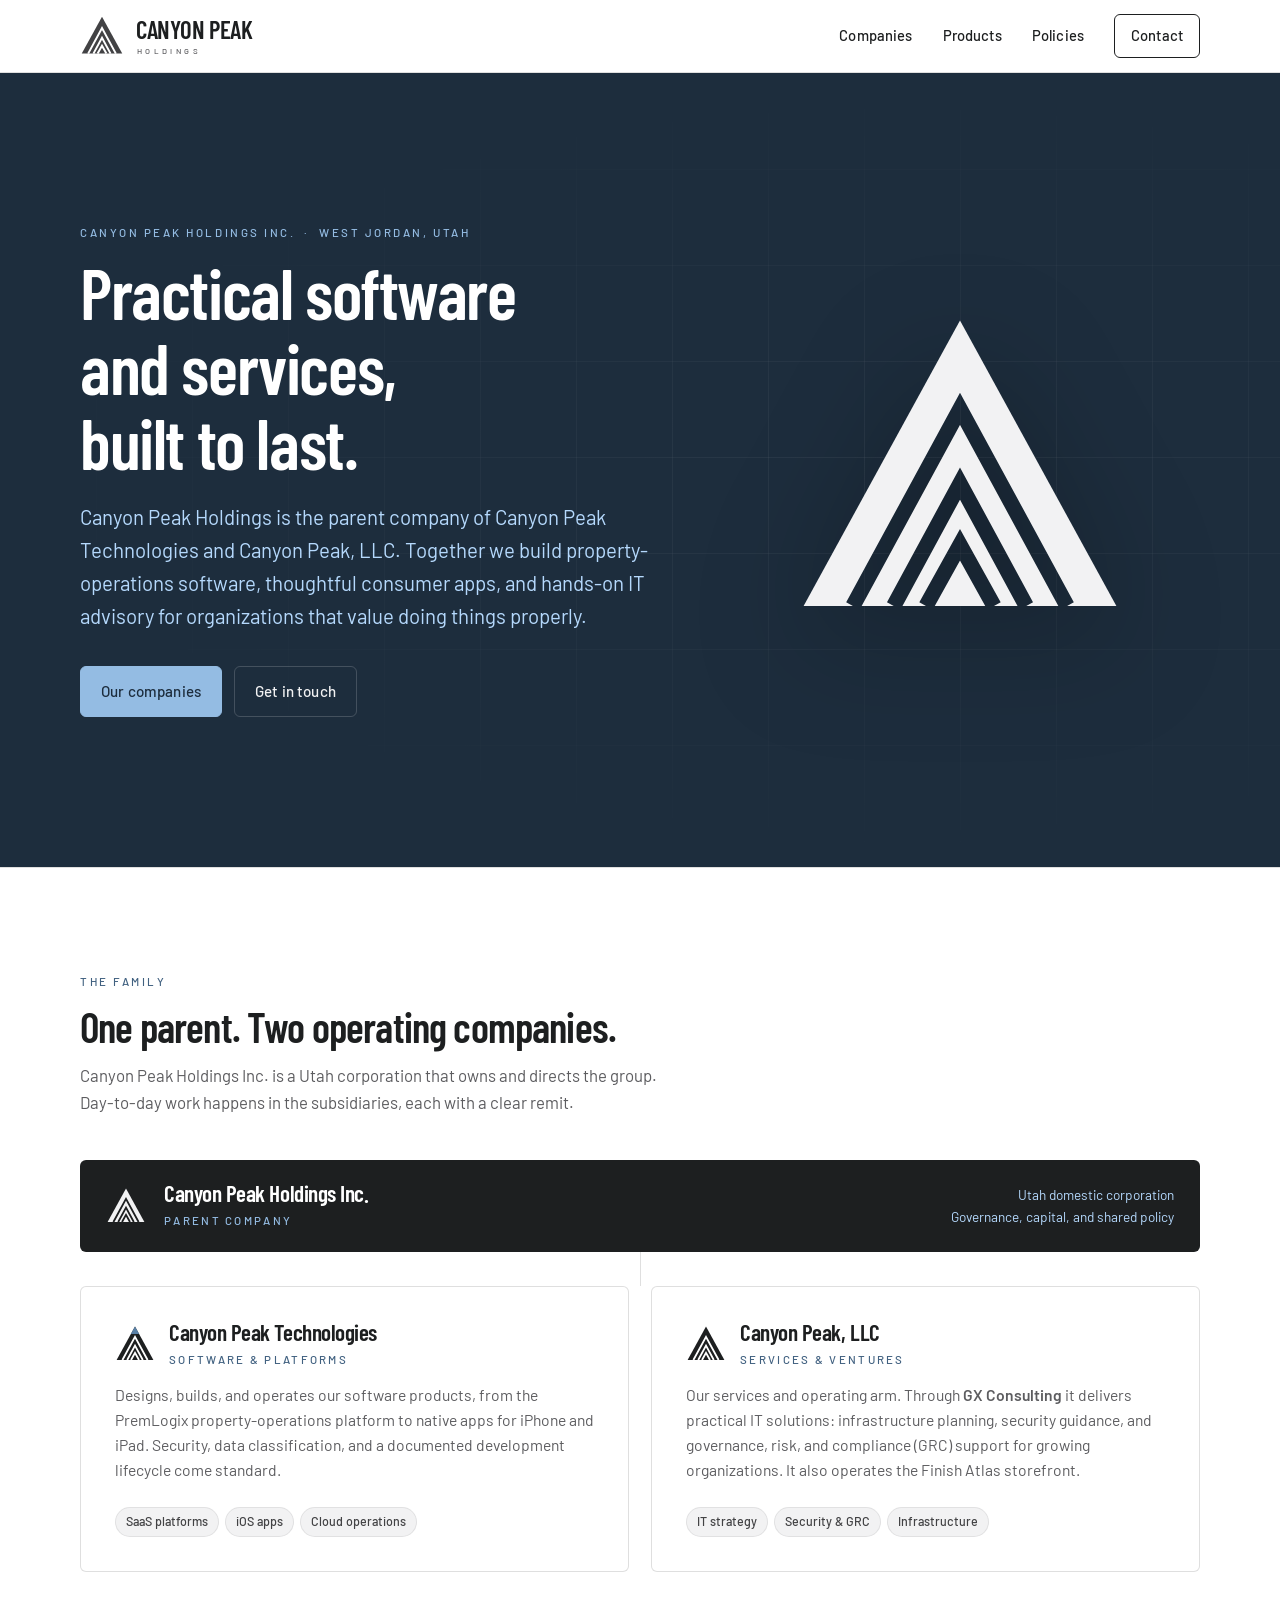
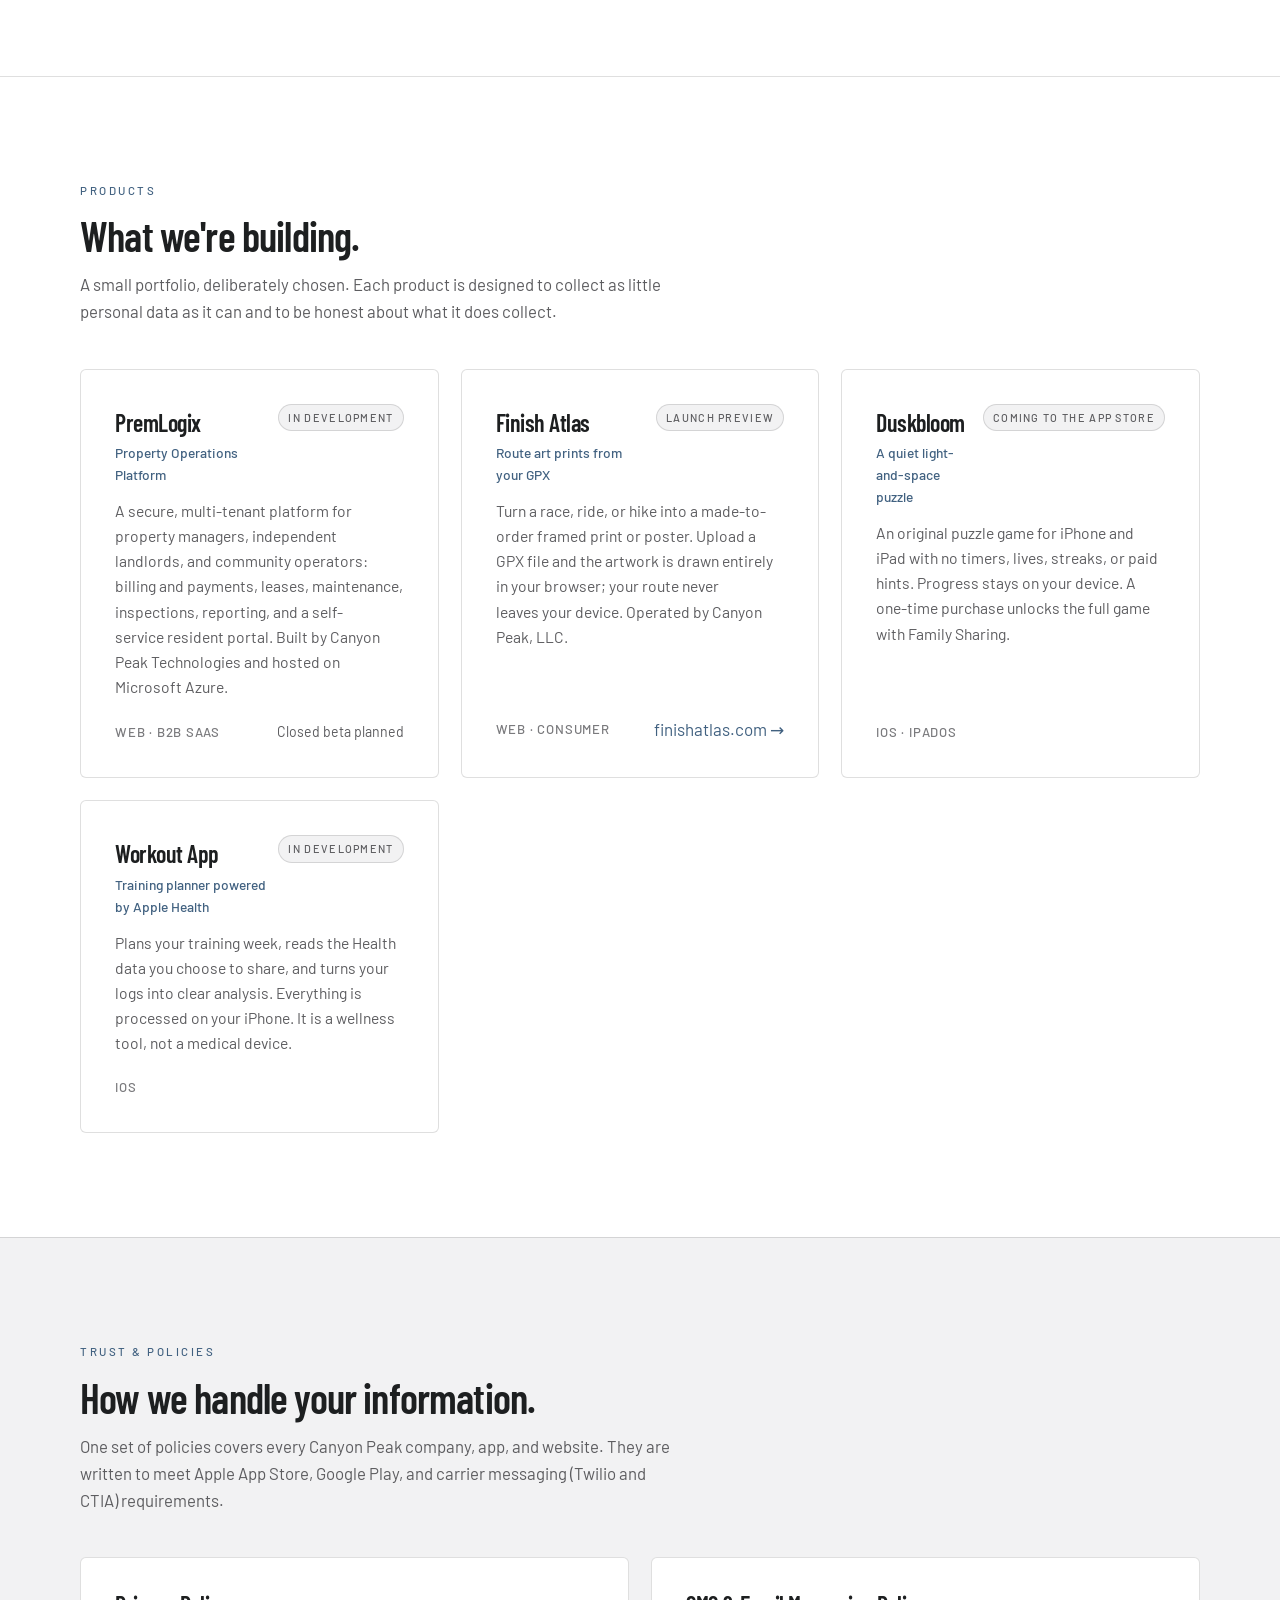
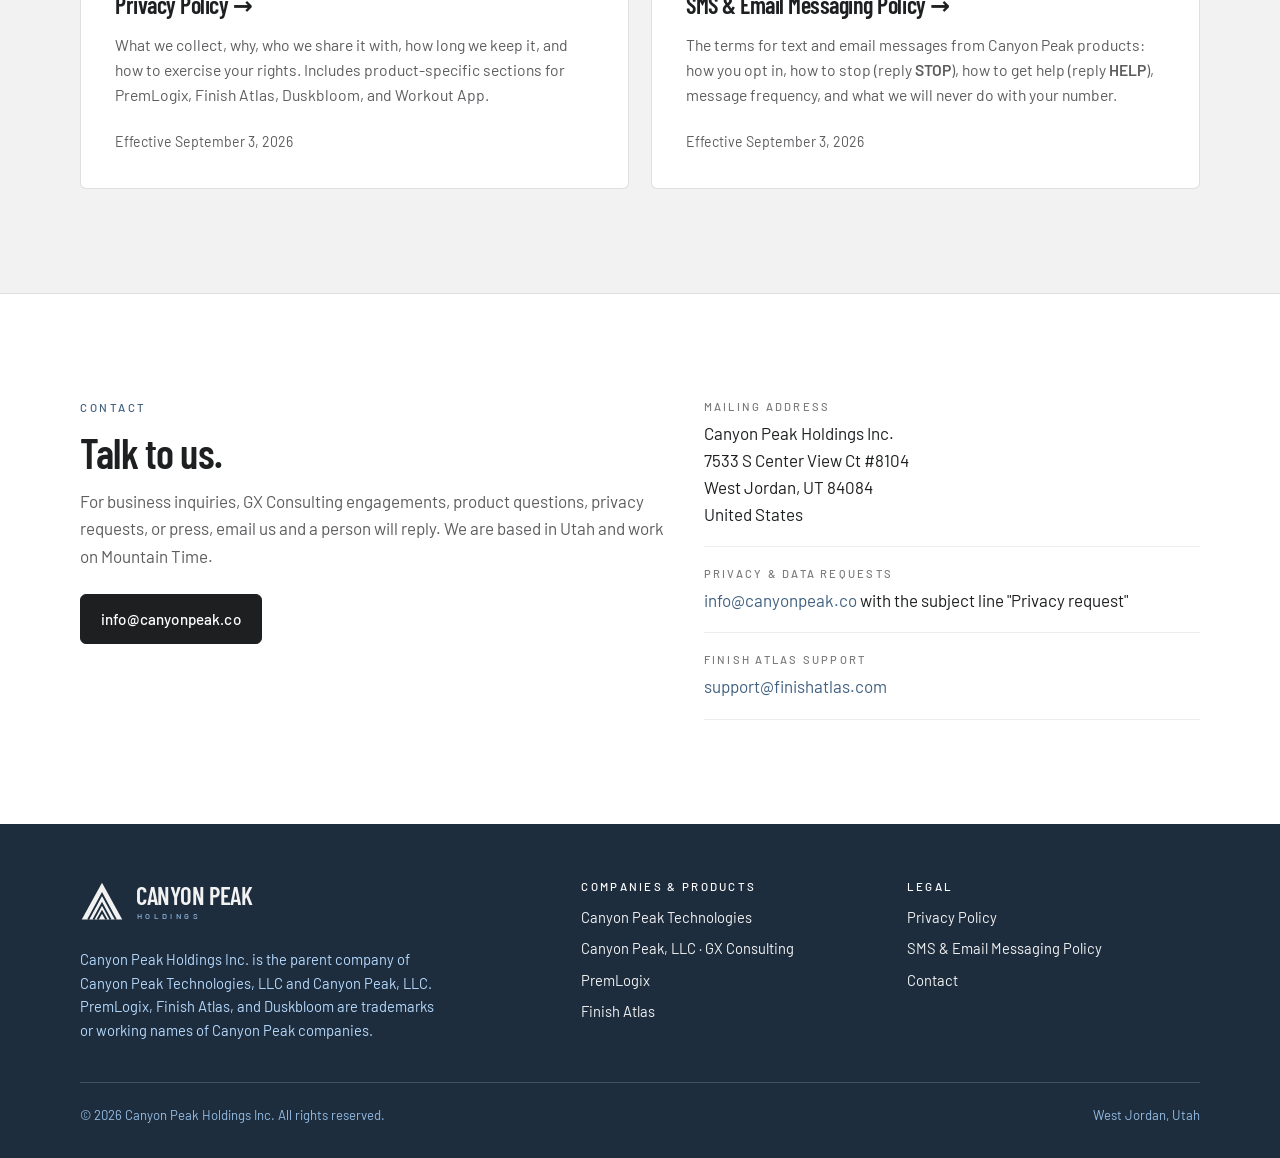
==== index.html @ 5ce862e5 "Rebrand site as Canyon Peak Holdings; add Privacy and SMS/Email policies - Rebuild the home page aro" ====
<!DOCTYPE html>
<html lang="en">
<head>
  <meta charset="UTF-8" />
  <meta name="viewport" content="width=device-width, initial-scale=1" />
  <title>Canyon Peak Holdings</title>
  <meta name="description" content="Canyon Peak Holdings Inc. is the Utah parent company of Canyon Peak Technologies and Canyon Peak, LLC — building property-operations software, consumer apps, and practical IT advisory." />
  <link rel="canonical" href="https://www.canyonpeak.co/" />
  <meta property="og:type" content="website" />
  <meta property="og:title" content="Canyon Peak Holdings" />
  <meta property="og:description" content="Parent company of Canyon Peak Technologies and Canyon Peak, LLC. Property-operations software, consumer apps, and IT advisory from Utah." />
  <meta property="og:url" content="https://www.canyonpeak.co/" />
  <meta property="og:image" content="https://www.canyonpeak.co/assets/brand/mark-holdings-512.png" />
  <meta name="theme-color" content="#1d2d3d" />
  <link rel="icon" href="/assets/brand/favicon.svg" type="image/svg+xml" />
  <link rel="icon" href="/assets/brand/mark-32.png" sizes="32x32" type="image/png" />
  <link rel="apple-touch-icon" href="/assets/brand/mark-180.png" />
  <link rel="preconnect" href="https://fonts.googleapis.com" />
  <link rel="preconnect" href="https://fonts.gstatic.com" crossorigin />
  <link rel="stylesheet" href="https://fonts.googleapis.com/css2?family=Barlow:wght@400;500;600;700&family=Barlow+Condensed:wght@400;600;700&display=swap" />
  <link rel="stylesheet" href="/assets/css/site.css" />
  <script type="application/ld+json">
  {
    "@context": "https://schema.org",
    "@type": "Organization",
    "name": "Canyon Peak Holdings Inc.",
    "alternateName": "Canyon Peak Holdings",
    "url": "https://www.canyonpeak.co/",
    "logo": "https://www.canyonpeak.co/assets/brand/mark-holdings-512.png",
    "email": "info@canyonpeak.co",
    "address": {
      "@type": "PostalAddress",
      "streetAddress": "7533 S Center View Ct #8104",
      "addressLocality": "West Jordan",
      "addressRegion": "UT",
      "postalCode": "84084",
      "addressCountry": "US"
    },
    "subOrganization": [
      { "@type": "Organization", "name": "Canyon Peak Technologies, LLC" },
      { "@type": "Organization", "name": "Canyon Peak, LLC" }
    ]
  }
  </script>
</head>
<body>
  <a class="skip-link" href="#main">Skip to content</a>

  <header class="site-header">
    <div class="wrap">
      <a class="lockup holdings" href="/" aria-label="Canyon Peak Holdings — home">
        <svg viewBox="0 0 100 100" aria-hidden="true" focusable="false">
          <mask id="mh" maskUnits="userSpaceOnUse" x="0" y="0" width="100" height="100">
            <rect width="100" height="100" fill="#fff"/>
            <polyline points="18.5,90 50,32 81.5,90" fill="none" stroke="#000" stroke-width="4.5"/>
            <polyline points="30.5,90 50,54 69.5,90" fill="none" stroke="#000" stroke-width="4.5"/>
            <polyline points="40,90 50,72 60,90" fill="none" stroke="#000" stroke-width="4.5"/>
          </mask>
          <path d="M50 6 L96 90 L4 90 Z" fill="#424244" mask="url(#mh)"/>
        </svg>
        <span class="words"><span class="wordmark">Canyon Peak</span><span class="descriptor">Holdings</span></span>
      </a>
      <button class="nav-toggle" aria-expanded="false" aria-controls="site-nav" aria-label="Toggle navigation">
        <svg width="22" height="22" viewBox="0 0 24 24" fill="none" stroke="currentColor" stroke-width="2" stroke-linecap="round"><path d="M4 7h16M4 12h16M4 17h16"/></svg>
      </button>
      <nav class="site-nav" id="site-nav" aria-label="Primary">
        <a href="#companies">Companies</a>
        <a href="#products">Products</a>
        <a href="#policies">Policies</a>
        <a class="cta" href="#contact">Contact</a>
      </nav>
    </div>
  </header>

  <main id="main">

    <!-- Hero -->
    <section class="hero reversed">
      <div class="wrap">
        <div>
          <span class="kicker">Canyon Peak Holdings Inc. &nbsp;·&nbsp; West Jordan, Utah</span>
          <h1>Practical software and services, built to last.</h1>
          <p class="lede">
            Canyon Peak Holdings is the parent company of Canyon Peak Technologies and
            Canyon Peak, LLC. Together we build property-operations software, thoughtful
            consumer apps, and hands-on IT advisory for organizations that value doing
            things properly.
          </p>
          <div class="actions">
            <a class="btn btn-primary" href="#companies">Our companies</a>
            <a class="btn btn-ghost" href="#contact">Get in touch</a>
          </div>
        </div>
        <div class="contour" aria-hidden="true">
          <!-- Reversed contour mark, Holdings colourway (no summit cap) -->
          <svg viewBox="0 0 100 100" focusable="false">
            <mask id="hero-mask" maskUnits="userSpaceOnUse" x="0" y="0" width="100" height="100">
              <rect width="100" height="100" fill="#fff"/>
              <polyline points="18.5,90 50,32 81.5,90" fill="none" stroke="#000" stroke-width="4.5"/>
              <polyline points="30.5,90 50,54 69.5,90" fill="none" stroke="#000" stroke-width="4.5"/>
              <polyline points="40,90 50,72 60,90" fill="none" stroke="#000" stroke-width="4.5"/>
            </mask>
            <path d="M50 6 L96 90 L4 90 Z" fill="#f2f2f3" mask="url(#hero-mask)"/>
          </svg>
        </div>
      </div>
    </section>

    <!-- Companies -->
    <section id="companies">
      <div class="wrap">
        <div class="section-head">
          <span class="kicker">The family</span>
          <h2>One parent. Two operating companies.</h2>
          <p>
            Canyon Peak Holdings Inc. is a Utah corporation that owns and directs the group.
            Day-to-day work happens in the subsidiaries, each with a clear remit.
          </p>
        </div>

        <div class="structure">
          <div class="parent">
            <svg class="entity-mark" viewBox="0 0 100 100" aria-hidden="true" focusable="false">
              <mask id="mp" maskUnits="userSpaceOnUse" x="0" y="0" width="100" height="100">
                <rect width="100" height="100" fill="#fff"/>
                <polyline points="18.5,90 50,32 81.5,90" fill="none" stroke="#000" stroke-width="4.5"/>
                <polyline points="30.5,90 50,54 69.5,90" fill="none" stroke="#000" stroke-width="4.5"/>
                <polyline points="40,90 50,72 60,90" fill="none" stroke="#000" stroke-width="4.5"/>
              </mask>
              <path d="M50 6 L96 90 L4 90 Z" fill="#f2f2f3" mask="url(#mp)"/>
            </svg>
            <div>
              <div class="entity-name">Canyon Peak Holdings Inc.</div>
              <div class="entity-role">Parent company</div>
            </div>
            <div class="entity-meta">Utah domestic corporation<br />Governance, capital, and shared policy</div>
          </div>

          <div class="branches">
            <article class="card">
              <div class="card-top">
                <div style="display:flex;gap:14px;align-items:center">
                  <svg class="entity-mark" viewBox="0 0 100 100" aria-hidden="true" focusable="false">
                    <mask id="mt" maskUnits="userSpaceOnUse" x="0" y="0" width="100" height="100">
                      <rect width="100" height="100" fill="#fff"/>
                      <polyline points="18.5,90 50,32 81.5,90" fill="none" stroke="#000" stroke-width="4.5"/>
                      <polyline points="30.5,90 50,54 69.5,90" fill="none" stroke="#000" stroke-width="4.5"/>
                      <polyline points="40,90 50,72 60,90" fill="none" stroke="#000" stroke-width="4.5"/>
                    </mask>
                    <path d="M50 6 L96 90 L4 90 Z" fill="#1d1f20" mask="url(#mt)"/>
                    <path d="M50 6 L60.5 25 L39.5 25 Z" fill="#5980a6"/>
                  </svg>
                  <div>
                    <div class="entity-name">Canyon Peak Technologies</div>
                    <div class="entity-role">Software &amp; platforms</div>
                  </div>
                </div>
              </div>
              <div class="card-body">
                <p>
                  Designs, builds, and operates our software products, from the PremLogix
                  property-operations platform to native apps for iPhone and iPad. Security,
                  data classification, and a documented development lifecycle come standard.
                </p>
              </div>
              <div class="card-foot">
                <div class="chips">
                  <span class="chip">SaaS platforms</span>
                  <span class="chip">iOS apps</span>
                  <span class="chip">Cloud operations</span>
                </div>
              </div>
            </article>

            <article class="card">
              <div class="card-top">
                <div style="display:flex;gap:14px;align-items:center">
                  <svg class="entity-mark" viewBox="0 0 100 100" aria-hidden="true" focusable="false">
                    <mask id="ml" maskUnits="userSpaceOnUse" x="0" y="0" width="100" height="100">
                      <rect width="100" height="100" fill="#fff"/>
                      <polyline points="18.5,90 50,32 81.5,90" fill="none" stroke="#000" stroke-width="4.5"/>
                      <polyline points="30.5,90 50,54 69.5,90" fill="none" stroke="#000" stroke-width="4.5"/>
                      <polyline points="40,90 50,72 60,90" fill="none" stroke="#000" stroke-width="4.5"/>
                    </mask>
                    <path d="M50 6 L96 90 L4 90 Z" fill="#1d1f20" mask="url(#ml)"/>
                  </svg>
                  <div>
                    <div class="entity-name">Canyon Peak, LLC</div>
                    <div class="entity-role">Services &amp; ventures</div>
                  </div>
                </div>
              </div>
              <div class="card-body">
                <p>
                  Our services and operating arm. Through <strong>GX Consulting</strong> it
                  delivers practical IT solutions: infrastructure planning, security guidance,
                  and governance, risk, and compliance (GRC) support for growing organizations.
                  It also operates the Finish Atlas storefront.
                </p>
              </div>
              <div class="card-foot">
                <div class="chips">
                  <span class="chip">IT strategy</span>
                  <span class="chip">Security &amp; GRC</span>
                  <span class="chip">Infrastructure</span>
                </div>
              </div>
            </article>
          </div>
        </div>
      </div>
    </section>

    <!-- Products -->
    <section id="products">
      <div class="wrap">
        <div class="section-head">
          <span class="kicker">Products</span>
          <h2>What we're building.</h2>
          <p>
            A small portfolio, deliberately chosen. Each product is designed to collect as
            little personal data as it can and to be honest about what it does collect.
          </p>
        </div>

        <div class="grid grid-2">
          <article class="card product">
            <div class="card-top">
              <div>
                <div class="product-name">PremLogix</div>
                <div class="product-tag">Property Operations Platform</div>
              </div>
              <span class="badge dev">In development</span>
            </div>
            <div class="card-body">
              <p>
                A secure, multi-tenant platform for property managers, independent landlords,
                and community operators: billing and payments, leases, maintenance,
                inspections, reporting, and a self-service resident portal. Built by
                Canyon Peak Technologies and hosted on Microsoft Azure.
              </p>
            </div>
            <div class="card-foot">
              <span class="platforms">Web · B2B SaaS</span>
              <span class="small muted">Closed beta planned</span>
            </div>
          </article>

          <article class="card product">
            <div class="card-top">
              <div>
                <div class="product-name">Finish Atlas</div>
                <div class="product-tag">Route art prints from your GPX</div>
              </div>
              <span class="badge dev">Launch preview</span>
            </div>
            <div class="card-body">
              <p>
                Turn a race, ride, or hike into a made-to-order framed print or poster.
                Upload a GPX file and the artwork is drawn entirely in your browser; your
                route never leaves your device. Operated by Canyon Peak, LLC.
              </p>
            </div>
            <div class="card-foot">
              <span class="platforms">Web · Consumer</span>
              <a href="https://finishatlas.com" rel="noopener">finishatlas.com &rarr;</a>
            </div>
          </article>

          <article class="card product">
            <div class="card-top">
              <div>
                <div class="product-name">Duskbloom</div>
                <div class="product-tag">A quiet light-and-space puzzle</div>
              </div>
              <span class="badge dev">Coming to the App Store</span>
            </div>
            <div class="card-body">
              <p>
                An original puzzle game for iPhone and iPad with no timers, lives, streaks,
                or paid hints. Progress stays on your device. A one-time purchase unlocks the
                full game with Family Sharing.
              </p>
            </div>
            <div class="card-foot">
              <span class="platforms">iOS · iPadOS</span>
            </div>
          </article>

          <article class="card product">
            <div class="card-top">
              <div>
                <div class="product-name">Workout App</div>
                <div class="product-tag">Training planner powered by Apple Health</div>
              </div>
              <span class="badge dev">In development</span>
            </div>
            <div class="card-body">
              <p>
                Plans your training week, reads the Health data you choose to share, and
                turns your logs into clear analysis. Everything is processed on your iPhone.
                It is a wellness tool, not a medical device.
              </p>
            </div>
            <div class="card-foot">
              <span class="platforms">iOS</span>
            </div>
          </article>
        </div>
      </div>
    </section>

    <!-- Policies -->
    <section id="policies" class="policy-band">
      <div class="wrap">
        <div class="section-head">
          <span class="kicker">Trust &amp; policies</span>
          <h2>How we handle your information.</h2>
          <p>
            One set of policies covers every Canyon Peak company, app, and website. They are
            written to meet Apple App Store, Google Play, and carrier messaging (Twilio and
            CTIA) requirements.
          </p>
        </div>
        <div class="grid grid-2">
          <article class="card">
            <h3><a href="/privacy.html">Privacy Policy <span class="arrow">&rarr;</span></a></h3>
            <div class="card-body">
              <p>
                What we collect, why, who we share it with, how long we keep it, and how to
                exercise your rights. Includes product-specific sections for PremLogix,
                Finish Atlas, Duskbloom, and Workout App.
              </p>
            </div>
            <div class="card-foot"><span class="small muted">Effective September 3, 2026</span></div>
          </article>
          <article class="card">
            <h3><a href="/sms-policy.html">SMS &amp; Email Messaging Policy <span class="arrow">&rarr;</span></a></h3>
            <div class="card-body">
              <p>
                The terms for text and email messages from Canyon Peak products: how you
                opt in, how to stop (reply <strong>STOP</strong>), how to get help (reply
                <strong>HELP</strong>), message frequency, and what we will never do with
                your number.
              </p>
            </div>
            <div class="card-foot"><span class="small muted">Effective September 3, 2026</span></div>
          </article>
        </div>
      </div>
    </section>

    <!-- Contact -->
    <section id="contact">
      <div class="wrap contact-grid">
        <div>
          <span class="kicker">Contact</span>
          <h2>Talk to us.</h2>
          <p class="muted" style="margin-top:14px">
            For business inquiries, GX Consulting engagements, product questions, privacy
            requests, or press, email us and a person will reply. We are based in Utah and
            work on Mountain Time.
          </p>
          <p style="margin-top:24px"><a class="btn btn-dark" href="mailto:info@canyonpeak.co">info@canyonpeak.co</a></p>
        </div>
        <ul class="contact-list">
          <li>
            <span class="label">Mailing address</span>
            <address>Canyon Peak Holdings Inc.<br />7533 S Center View Ct #8104<br />West Jordan, UT 84084<br />United States</address>
          </li>
          <li>
            <span class="label">Privacy &amp; data requests</span>
            <a href="mailto:info@canyonpeak.co?subject=Privacy%20request">info@canyonpeak.co</a> with the subject line "Privacy request"
          </li>
          <li>
            <span class="label">Finish Atlas support</span>
            <a href="mailto:support@finishatlas.com">support@finishatlas.com</a>
          </li>
        </ul>
      </div>
    </section>
  </main>

  <footer class="site-footer">
    <div class="wrap">
      <div class="footer-grid">
        <div>
          <a class="lockup reversed" href="/" aria-label="Canyon Peak Holdings — home">
            <svg viewBox="0 0 100 100" aria-hidden="true" focusable="false">
              <mask id="mf" maskUnits="userSpaceOnUse" x="0" y="0" width="100" height="100">
                <rect width="100" height="100" fill="#fff"/>
                <polyline points="18.5,90 50,32 81.5,90" fill="none" stroke="#000" stroke-width="4.5"/>
                <polyline points="30.5,90 50,54 69.5,90" fill="none" stroke="#000" stroke-width="4.5"/>
                <polyline points="40,90 50,72 60,90" fill="none" stroke="#000" stroke-width="4.5"/>
              </mask>
              <path d="M50 6 L96 90 L4 90 Z" fill="#f2f2f3" mask="url(#mf)"/>
            </svg>
            <span class="words"><span class="wordmark">Canyon Peak</span><span class="descriptor">Holdings</span></span>
          </a>
          <p style="margin-top:18px">
            Canyon Peak Holdings Inc. is the parent company of Canyon Peak Technologies, LLC
            and Canyon Peak, LLC. PremLogix, Finish Atlas, and Duskbloom are trademarks or
            working names of Canyon Peak companies.
          </p>
        </div>
        <div>
          <h4>Companies &amp; products</h4>
          <ul>
            <li><a href="#companies">Canyon Peak Technologies</a></li>
            <li><a href="#companies">Canyon Peak, LLC · GX Consulting</a></li>
            <li><a href="#products">PremLogix</a></li>
            <li><a href="https://finishatlas.com" rel="noopener">Finish Atlas</a></li>
          </ul>
        </div>
        <div>
          <h4>Legal</h4>
          <ul>
            <li><a href="/privacy.html">Privacy Policy</a></li>
            <li><a href="/sms-policy.html">SMS &amp; Email Messaging Policy</a></li>
            <li><a href="mailto:info@canyonpeak.co">Contact</a></li>
          </ul>
        </div>
      </div>
      <div class="footer-bottom">
        <span>&copy; <span data-year>2026</span> Canyon Peak Holdings Inc. All rights reserved.</span>
        <span>West Jordan, Utah</span>
      </div>
    </div>
  </footer>

  <script src="/assets/js/site.js"></script>
</body>
</html>
---- assets/css/site.css ----
/* Canyon Peak Holdings — site styles
   Brand system: "Contour" identity. Ink + Steel carry the identity; Field for
   reversed grounds; Graphite for the Holdings mark. Type: Barlow / Barlow Condensed. */

:root {
  --ink: #1d1f20;
  --steel: #5980a6;
  --steel-100: #eef6ff;
  --steel-200: #d6ebff;
  --steel-300: #b5d9fd;
  --steel-400: #94bce3;
  --steel-500: #749dc4;
  --steel-600: #597ea3;
  --steel-700: #416180;
  --steel-800: #2c455d;
  --steel-900: #1d2d3d;
  --field: #1d2d3d;
  --paper: #ffffff;
  --ground: #f2f2f3;
  --graphite: #424244;
  --grey: #7a7a7d;
  --grey-light: #5d5d60;
  --rule: rgba(29, 31, 32, 0.14);
  --rule-soft: rgba(29, 31, 32, 0.08);
  --rule-reversed: rgba(242, 242, 243, 0.18);

  --font-body: "Barlow", system-ui, -apple-system, "Segoe UI", sans-serif;
  --font-display: "Barlow Condensed", "Barlow", system-ui, sans-serif;

  --max: 1120px;
  --gutter: clamp(20px, 5vw, 48px);
  --radius: 6px;
}

* { box-sizing: border-box; }

html { scroll-behavior: smooth; -webkit-text-size-adjust: 100%; }

body {
  margin: 0;
  background: var(--paper);
  color: var(--ink);
  font-family: var(--font-body);
  font-size: 17px;
  line-height: 1.6;
  text-rendering: optimizeLegibility;
  -webkit-font-smoothing: antialiased;
}

h1, h2, h3, h4 {
  font-family: var(--font-display);
  font-weight: 600;
  letter-spacing: -0.02em;
  line-height: 1.06;
  margin: 0;
  text-wrap: balance;
}

h1 { font-size: clamp(2.6rem, 6vw, 4.4rem); }
h2 { font-size: clamp(1.9rem, 3.6vw, 2.6rem); }
h3 { font-size: clamp(1.25rem, 2vw, 1.5rem); }
h4 { font-size: 1.1rem; }

p { margin: 0 0 1em; max-width: 66ch; text-wrap: pretty; }
p:last-child { margin-bottom: 0; }

a { color: var(--steel-700); text-decoration: none; text-underline-offset: 0.15em; }
a:hover, a:focus-visible { color: var(--field); text-decoration: underline; }
a:focus-visible, button:focus-visible { outline: 2px solid var(--steel); outline-offset: 3px; }

ul, ol { padding-left: 1.3em; }
li { margin-bottom: 0.4em; }

strong { font-weight: 600; }

.skip-link {
  position: absolute; left: 8px; top: -100px;
  background: var(--ink); color: var(--paper); padding: 8px 14px;
  border-radius: var(--radius); z-index: 100; font-weight: 500;
}
.skip-link:focus { top: 8px; }

/* Layout primitives ------------------------------------------------------ */
.wrap { width: min(100% - 2 * var(--gutter), var(--max)); margin-inline: auto; }

.kicker {
  display: block;
  font-family: var(--font-body);
  font-weight: 500;
  font-size: 0.72rem;
  letter-spacing: 0.22em;
  text-transform: uppercase;
  color: var(--steel-700);
  margin-bottom: 14px;
}
.reversed .kicker { color: var(--steel-400); }

section { padding-block: clamp(56px, 9vw, 104px); }
section + section { border-top: 1px solid var(--rule); }

.section-head { max-width: 62ch; margin-bottom: clamp(28px, 4vw, 44px); }
.section-head p { color: var(--grey-light); font-size: 1.05rem; margin-top: 14px; }

/* Brand lockup (HTML version so the wordmark renders in Barlow via web fonts) */
.lockup {
  display: inline-flex; align-items: center; gap: 12px;
  color: inherit; text-decoration: none !important;
}
.lockup svg { width: 44px; height: 44px; flex: none; display: block; }
.lockup .words { display: flex; flex-direction: column; line-height: 1; }
.lockup .wordmark {
  font-family: var(--font-display); font-weight: 600; font-size: 1.55rem;
  letter-spacing: -0.016em; text-transform: uppercase; color: var(--ink);
}
.lockup .descriptor {
  font-family: var(--font-body); font-weight: 500; font-size: 0.5rem;
  letter-spacing: 0.42em; text-transform: uppercase; color: var(--grey-light);
  margin-top: 5px; padding-left: 1px;
}
.lockup.technologies .descriptor { color: var(--steel-700); }
.lockup.reversed .wordmark { color: var(--ground); }
.lockup.reversed .descriptor { color: var(--steel-400); }
.lockup.lg svg { width: 64px; height: 64px; }
.lockup.lg .wordmark { font-size: 2.2rem; }
.lockup.lg .descriptor { font-size: 0.68rem; margin-top: 7px; }

/* Header ------------------------------------------------------------------ */
.site-header {
  position: sticky; top: 0; z-index: 50;
  background: rgba(255, 255, 255, 0.92);
  backdrop-filter: saturate(140%) blur(10px);
  -webkit-backdrop-filter: saturate(140%) blur(10px);
  border-bottom: 1px solid var(--rule);
}
.site-header .wrap {
  display: flex; align-items: center; justify-content: space-between; gap: 24px;
  min-height: 72px;
}
.site-nav { display: flex; align-items: center; gap: clamp(14px, 2.5vw, 30px); }
.site-nav a {
  font-weight: 500; font-size: 0.92rem; color: var(--ink);
  letter-spacing: 0.01em;
}
.site-nav a:hover { color: var(--steel-700); text-decoration: none; }
.site-nav a.cta {
  padding: 9px 16px; border: 1px solid var(--ink); border-radius: var(--radius);
}
.site-nav a.cta:hover { background: var(--ink); color: var(--paper); }
.nav-toggle {
  display: none; background: none; border: 1px solid var(--rule); border-radius: var(--radius);
  padding: 8px 10px; cursor: pointer; color: var(--ink);
}
.nav-toggle svg { display: block; }

@media (max-width: 760px) {
  .nav-toggle { display: inline-flex; }
  .site-nav {
    display: none; position: absolute; left: 0; right: 0; top: 100%;
    flex-direction: column; align-items: stretch; gap: 0;
    background: var(--paper); border-bottom: 1px solid var(--rule);
    padding: 8px var(--gutter) 16px;
  }
  .site-nav.open { display: flex; }
  .site-nav a { padding: 12px 0; border-bottom: 1px solid var(--rule-soft); }
  .site-nav a.cta { border: 1px solid var(--ink); margin-top: 12px; text-align: center; }
}

/* Hero -------------------------------------------------------------------- */
.hero {
  position: relative; overflow: hidden;
  background: var(--field); color: var(--ground);
  padding-block: clamp(72px, 12vw, 150px);
  border-top: 0;
}
.hero .wrap { position: relative; z-index: 1; display: grid; gap: 40px; }
@media (min-width: 900px) {
  .hero .wrap { grid-template-columns: minmax(0, 1.25fr) minmax(0, 1fr); align-items: center; }
}
.hero h1 { color: var(--paper); max-width: 14ch; }
.hero .lede { font-size: clamp(1.1rem, 1.6vw, 1.3rem); color: var(--steel-300); max-width: 52ch; margin-top: 22px; }
.hero .actions { display: flex; flex-wrap: wrap; gap: 12px; margin-top: 34px; }
.hero .contour { display: flex; justify-content: center; align-items: center; }
.hero .contour svg { width: min(100%, 340px); height: auto; filter: drop-shadow(0 30px 60px rgba(0, 0, 0, 0.35)); }
.hero::before {
  content: ""; position: absolute; inset: 0; pointer-events: none; opacity: 0.35;
  background-image:
    linear-gradient(var(--rule-reversed) 1px, transparent 1px),
    linear-gradient(90deg, var(--rule-reversed) 1px, transparent 1px);
  background-size: 96px 96px;
  mask-image: radial-gradient(ellipse at 70% 50%, #000 0%, transparent 70%);
  -webkit-mask-image: radial-gradient(ellipse at 70% 50%, #000 0%, transparent 70%);
}

/* Buttons ----------------------------------------------------------------- */
.btn {
  display: inline-flex; align-items: center; gap: 8px;
  padding: 12px 20px; border-radius: var(--radius);
  font-weight: 500; font-size: 0.95rem; letter-spacing: 0.01em;
  border: 1px solid transparent; text-decoration: none !important; cursor: pointer;
  transition: background 0.15s, color 0.15s, border-color 0.15s;
}
.btn-primary { background: var(--steel-400); color: var(--field); border-color: var(--steel-400); }
.btn-primary:hover { background: var(--steel-300); border-color: var(--steel-300); color: var(--field); }
.btn-ghost { color: var(--ground); border-color: var(--rule-reversed); }
.btn-ghost:hover { border-color: var(--steel-300); color: var(--paper); }
.btn-dark { background: var(--ink); color: var(--paper); border-color: var(--ink); }
.btn-dark:hover { background: var(--field); border-color: var(--field); color: var(--paper); }
.btn-outline { color: var(--ink); border-color: var(--ink); }
.btn-outline:hover { background: var(--ink); color: var(--paper); }

/* Cards ------------------------------------------------------------------- */
.grid { display: grid; gap: 22px; }
.grid-2 { grid-template-columns: repeat(auto-fit, minmax(min(100%, 320px), 1fr)); }
.grid-3 { grid-template-columns: repeat(auto-fit, minmax(min(100%, 280px), 1fr)); }

.card {
  position: relative; background: var(--paper);
  border: 1px solid var(--rule); border-radius: var(--radius);
  padding: clamp(24px, 3vw, 34px);
  display: flex; flex-direction: column; gap: 14px;
  transition: border-color 0.15s, box-shadow 0.15s;
}
.card:hover { border-color: var(--steel-400); box-shadow: 0 12px 34px rgba(29, 45, 61, 0.08); }
.card .card-top { display: flex; align-items: flex-start; justify-content: space-between; gap: 12px; }
.card .card-top > div:first-child { flex: 1 1 auto; min-width: 0; }
.card .card-body { color: var(--grey-light); font-size: 0.98rem; }
.card .card-body p { max-width: none; }
.card .card-foot { margin-top: auto; padding-top: 10px; display: flex; flex-wrap: wrap; gap: 8px; align-items: center; justify-content: space-between; }
.card.ground { background: var(--ground); }

.badge {
  display: inline-block; font-size: 0.68rem; font-weight: 500; letter-spacing: 0.12em;
  text-transform: uppercase; padding: 4px 9px; border-radius: 999px;
  border: 1px solid var(--rule); color: var(--grey-light); white-space: nowrap;
}
.badge.live { border-color: var(--steel-400); color: var(--steel-700); background: var(--steel-100); }
.badge.dev { border-color: var(--rule); color: var(--grey-light); background: var(--ground); }

.chips { display: flex; flex-wrap: wrap; gap: 6px; }
.chip {
  font-size: 0.78rem; font-weight: 500; padding: 4px 10px; border-radius: 999px;
  background: var(--ground); color: var(--graphite); border: 1px solid var(--rule-soft);
}

.entity-mark { width: 40px; height: 40px; flex: none; }
.entity-name { font-family: var(--font-display); font-weight: 600; font-size: 1.45rem; letter-spacing: -0.02em; line-height: 1; }
.entity-role { font-size: 0.72rem; font-weight: 500; letter-spacing: 0.2em; text-transform: uppercase; color: var(--steel-700); margin-top: 6px; }

/* Structure diagram ------------------------------------------------------- */
.structure { display: grid; gap: 0; margin-top: 30px; }
.structure .parent {
  display: flex; align-items: center; gap: 18px; flex-wrap: wrap;
  background: var(--ink); color: var(--paper); border-radius: var(--radius);
  padding: 22px 26px;
}
.structure .parent .entity-name { color: var(--paper); }
.structure .parent .entity-role { color: var(--steel-400); }
.structure .parent .entity-meta { margin-left: auto; text-align: right; font-size: 0.85rem; color: var(--steel-300); }
.structure .branches { position: relative; display: grid; gap: 22px; padding-top: 34px; }
@media (min-width: 720px) { .structure .branches { grid-template-columns: 1fr 1fr; } }
.structure .branches::before {
  content: ""; position: absolute; left: 50%; top: 0; width: 1px; height: 34px; background: var(--rule);
}

/* Product tiles ----------------------------------------------------------- */
.product { gap: 12px; }
.product .product-name { font-family: var(--font-display); font-weight: 600; font-size: 1.5rem; letter-spacing: -0.02em; }
.product .product-tag { font-size: 0.86rem; color: var(--steel-700); font-weight: 500; }
.product .platforms { color: var(--grey); font-size: 0.82rem; letter-spacing: 0.06em; text-transform: uppercase; font-weight: 500; }

/* Policy links block ------------------------------------------------------ */
.policy-band { background: var(--ground); }
.policy-band .card { background: var(--paper); }
.policy-band .card h3 a { color: var(--ink); }
.policy-band .card h3 a:hover { color: var(--steel-700); text-decoration: none; }
.arrow { display: inline-block; transition: transform 0.15s; }
.card:hover .arrow { transform: translateX(3px); }

/* Contact ----------------------------------------------------------------- */
.contact-grid { display: grid; gap: 28px; }
@media (min-width: 820px) { .contact-grid { grid-template-columns: 1.2fr 1fr; } }
.contact-list { list-style: none; padding: 0; margin: 0; display: grid; gap: 18px; }
.contact-list li { margin: 0; padding-bottom: 18px; border-bottom: 1px solid var(--rule-soft); }
.contact-list .label { display: block; font-size: 0.7rem; font-weight: 500; letter-spacing: 0.2em; text-transform: uppercase; color: var(--grey); margin-bottom: 4px; }
.contact-list address { font-style: normal; }

/* Footer ------------------------------------------------------------------ */
.site-footer { background: var(--field); color: var(--steel-300); padding-block: 56px 32px; font-size: 0.92rem; }
.site-footer a { color: var(--ground); }
.site-footer a:hover { color: var(--paper); }
.footer-grid { display: grid; gap: 32px; }
@media (min-width: 820px) { .footer-grid { grid-template-columns: 1.6fr 1fr 1fr; } }
.footer-grid h4 { color: var(--paper); font-family: var(--font-body); font-weight: 500; font-size: 0.72rem; letter-spacing: 0.2em; text-transform: uppercase; margin-bottom: 14px; }
.footer-grid ul { list-style: none; padding: 0; margin: 0; }
.footer-grid li { margin-bottom: 8px; }
.footer-grid address { font-style: normal; line-height: 1.55; }
.footer-grid p { max-width: 46ch; }
.footer-bottom {
  margin-top: 40px; padding-top: 22px; border-top: 1px solid var(--rule-reversed);
  display: flex; flex-wrap: wrap; justify-content: space-between; gap: 10px;
  font-size: 0.82rem; color: var(--steel-400);
}

/* Document pages (policies) ---------------------------------------------- */
.doc-hero { background: var(--ground); border-bottom: 1px solid var(--rule); padding-block: clamp(44px, 7vw, 80px); }
.doc-hero h1 { font-size: clamp(2.2rem, 5vw, 3.6rem); max-width: 20ch; }
.doc-hero .meta { display: flex; flex-wrap: wrap; gap: 8px 28px; margin-top: 20px; font-size: 0.9rem; color: var(--grey-light); }
.doc-hero .meta span b { color: var(--ink); font-weight: 500; }
.doc-hero .summary { margin-top: 22px; font-size: 1.05rem; color: var(--graphite); max-width: 70ch; }

.doc-layout { display: grid; gap: 48px; padding-block: clamp(40px, 6vw, 72px); }
@media (min-width: 980px) { .doc-layout { grid-template-columns: 260px minmax(0, 1fr); align-items: start; } }

.toc { position: sticky; top: 92px; font-size: 0.9rem; }
.toc h2 { font-family: var(--font-body); font-weight: 500; font-size: 0.7rem; letter-spacing: 0.2em; text-transform: uppercase; color: var(--grey); margin-bottom: 12px; }
.toc ol { list-style: none; padding: 0; margin: 0; border-left: 1px solid var(--rule); }
.toc li { margin: 0; }
.toc a { display: block; padding: 6px 0 6px 14px; color: var(--grey-light); border-left: 2px solid transparent; margin-left: -1px; line-height: 1.35; }
.toc a:hover { color: var(--ink); text-decoration: none; border-left-color: var(--steel-400); }
@media (max-width: 979px) {
  .toc { position: static; padding: 18px 20px; background: var(--ground); border-radius: var(--radius); }
  .toc ol { border: 0; columns: 2; column-gap: 24px; }
  .toc a { padding-left: 0; border: 0; }
}

.doc { max-width: 74ch; font-size: 1.02rem; }
.doc h2 { font-size: clamp(1.55rem, 2.6vw, 2rem); margin-top: 2.4em; margin-bottom: 0.7em; padding-top: 0.6em; border-top: 1px solid var(--rule); scroll-margin-top: 96px; }
.doc h2:first-of-type { margin-top: 0; border-top: 0; padding-top: 0; }
.doc h3 { font-size: 1.25rem; margin-top: 1.8em; margin-bottom: 0.5em; scroll-margin-top: 96px; }
.doc h4 { margin-top: 1.4em; margin-bottom: 0.4em; font-family: var(--font-body); font-weight: 600; font-size: 1rem; }
.doc p, .doc li { color: var(--graphite); }
.doc li { margin-bottom: 0.55em; }
.doc strong { color: var(--ink); }
.doc .num { color: var(--steel-700); font-family: var(--font-body); font-weight: 500; font-size: 0.7em; letter-spacing: 0.12em; margin-right: 10px; vertical-align: middle; }

.callout {
  background: var(--steel-100); border: 1px solid var(--steel-200); border-left: 3px solid var(--steel);
  border-radius: var(--radius); padding: 18px 22px; margin: 1.5em 0;
}
.callout p, .callout li { color: var(--ink); }
.callout.plain { background: var(--ground); border-color: var(--rule); border-left-color: var(--graphite); }

.doc table { width: 100%; border-collapse: collapse; font-size: 0.92rem; margin: 1.2em 0 1.6em; }
.doc th { text-align: left; font-weight: 500; font-size: 0.7rem; letter-spacing: 0.12em; text-transform: uppercase; color: var(--grey); border-bottom: 1px solid var(--rule); padding: 8px 10px 8px 0; }
.doc td { padding: 10px 10px 10px 0; border-bottom: 1px solid var(--rule-soft); vertical-align: top; color: var(--graphite); }
.doc td:first-child { font-weight: 500; color: var(--ink); width: 30%; }
.table-scroll { overflow-x: auto; }

.doc dl { margin: 1em 0; }
.doc dt { font-weight: 600; color: var(--ink); margin-top: 0.9em; }
.doc dd { margin: 0.2em 0 0 0; color: var(--graphite); }

.doc .contact-block {
  background: var(--ground); border-radius: var(--radius); padding: 20px 24px; margin-top: 1em;
  font-size: 0.98rem;
}
.doc .contact-block p { margin: 0 0 6px; }
.doc .contact-block address { font-style: normal; }

.sms-keywords { display: grid; gap: 12px; margin: 1.2em 0; }
@media (min-width: 640px) { .sms-keywords { grid-template-columns: 1fr 1fr; } }
.sms-keywords .kw { border: 1px solid var(--rule); border-radius: var(--radius); padding: 16px 18px; }
.sms-keywords .kw code {
  font-family: ui-monospace, "Cascadia Mono", Menlo, Consolas, monospace; font-weight: 600;
  background: var(--ink); color: var(--paper); padding: 3px 9px; border-radius: 4px; font-size: 0.9rem;
  letter-spacing: 0.06em;
}
.sms-keywords .kw p { margin: 8px 0 0; font-size: 0.93rem; }

.consent-sample {
  border: 1px dashed var(--steel-400); border-radius: var(--radius); padding: 18px 22px; margin: 1.2em 0;
  background: var(--paper); font-size: 0.95rem;
}
.consent-sample .label { font-size: 0.68rem; font-weight: 500; letter-spacing: 0.18em; text-transform: uppercase; color: var(--steel-700); display: block; margin-bottom: 8px; }

/* Utility ----------------------------------------------------------------- */
.muted { color: var(--grey-light); }
.small { font-size: 0.88rem; }
.visually-hidden { position: absolute !important; width: 1px; height: 1px; overflow: hidden; clip: rect(0 0 0 0); white-space: nowrap; }

@media print {
  .site-header, .site-footer, .toc, .skip-link { display: none !important; }
  body { font-size: 11pt; }
  .doc-layout { display: block; }
  a { color: inherit; }
}
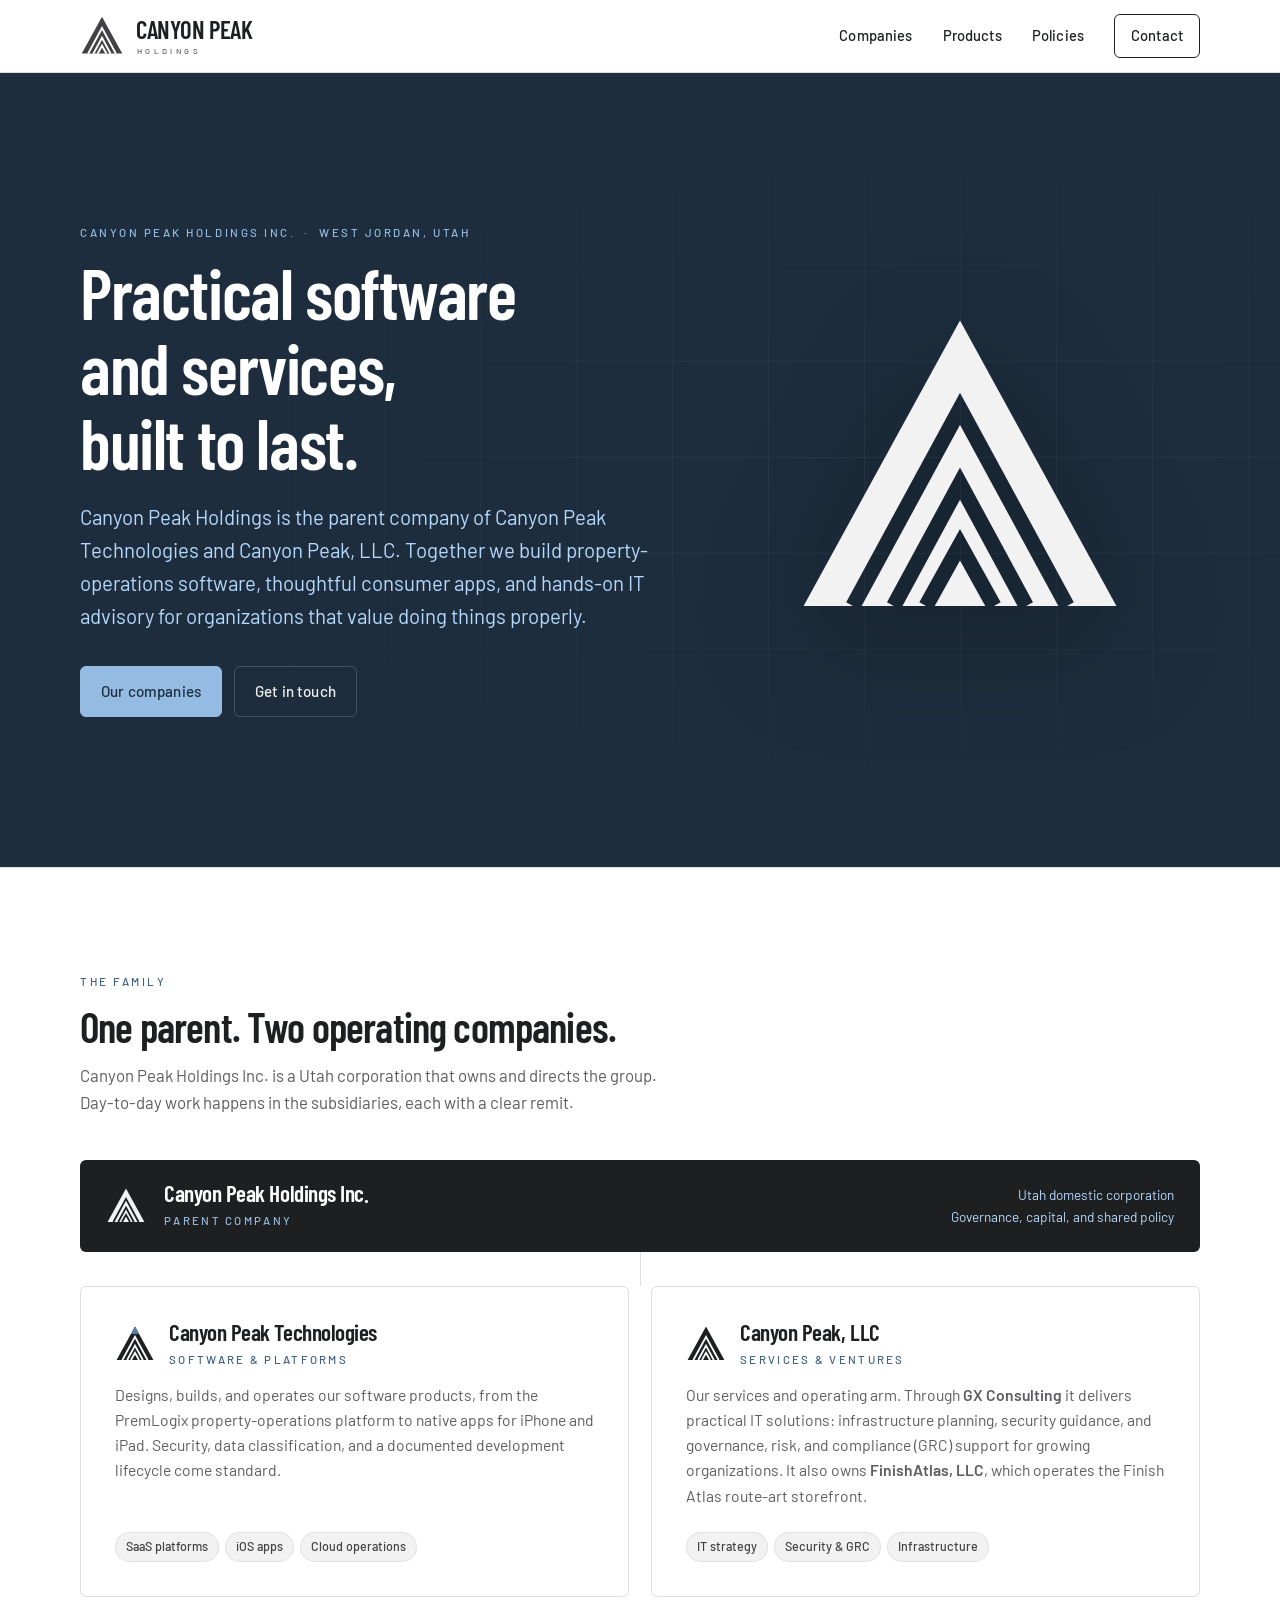
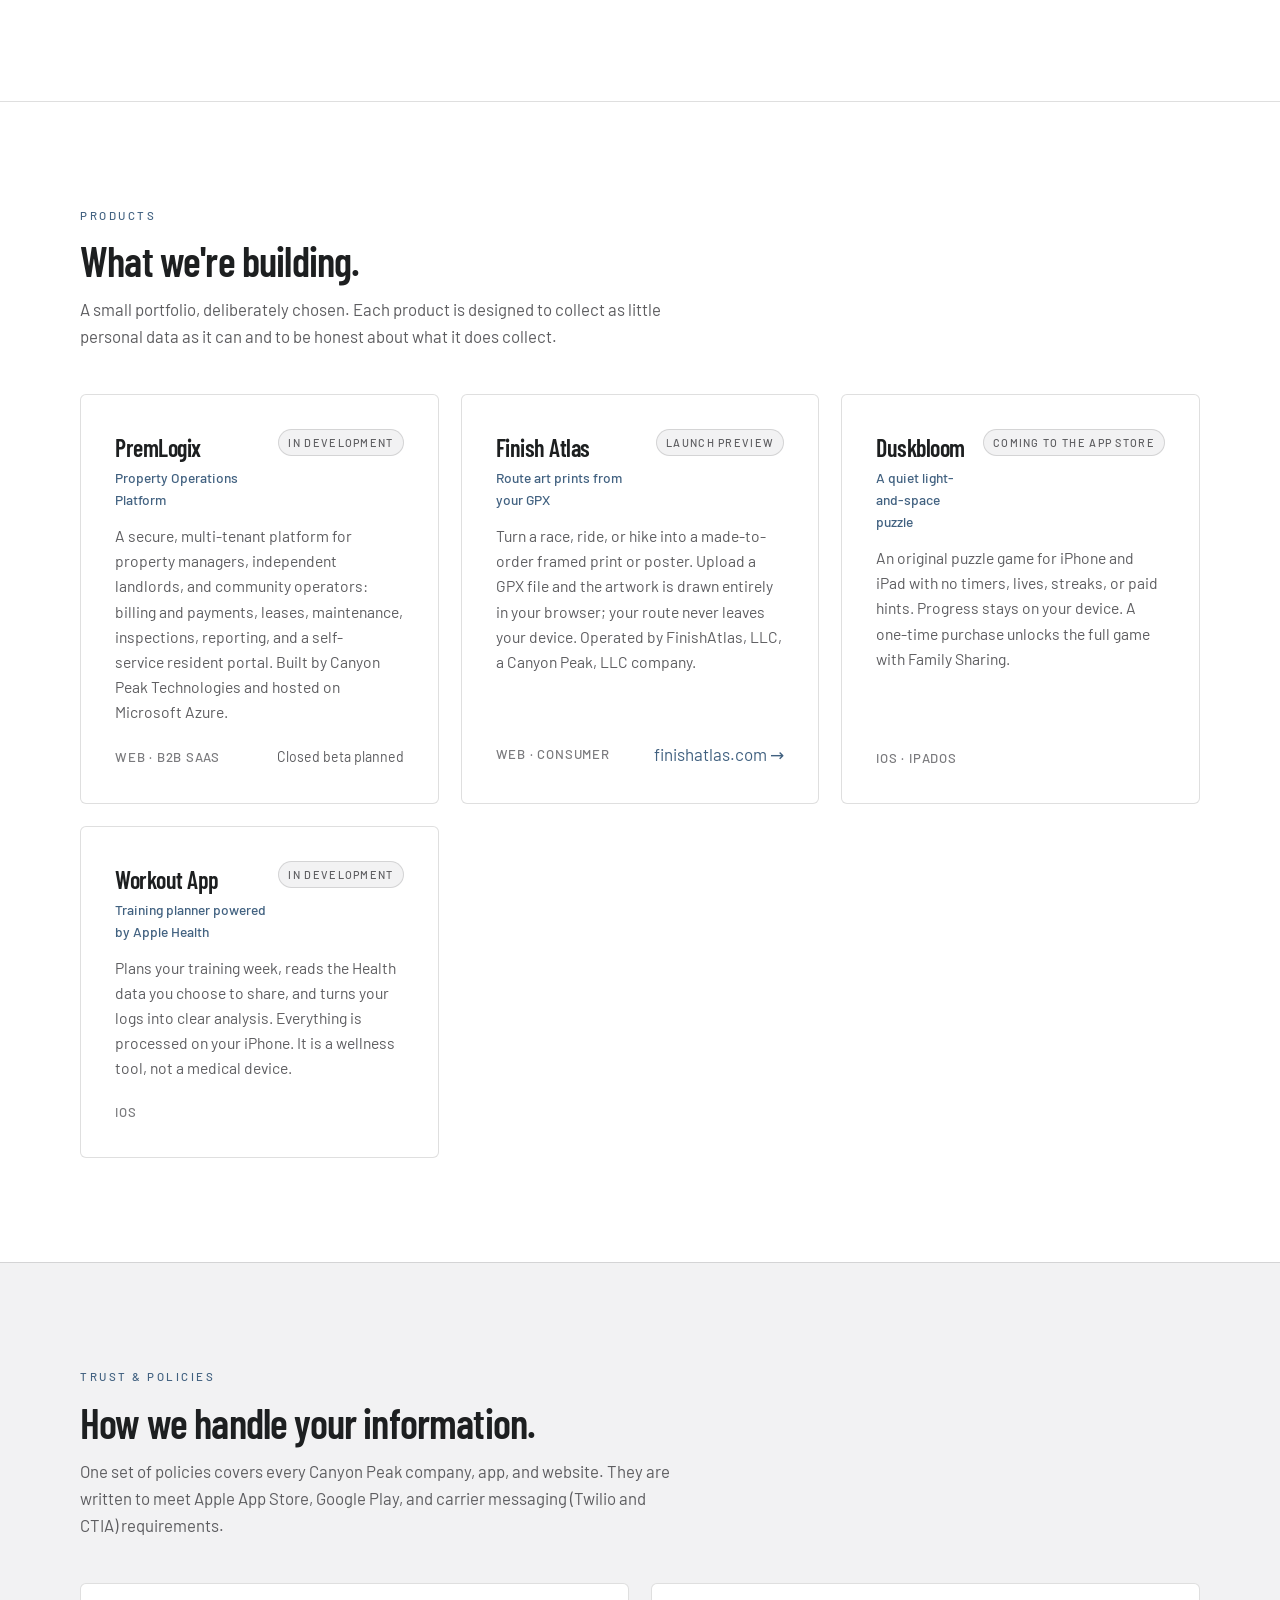
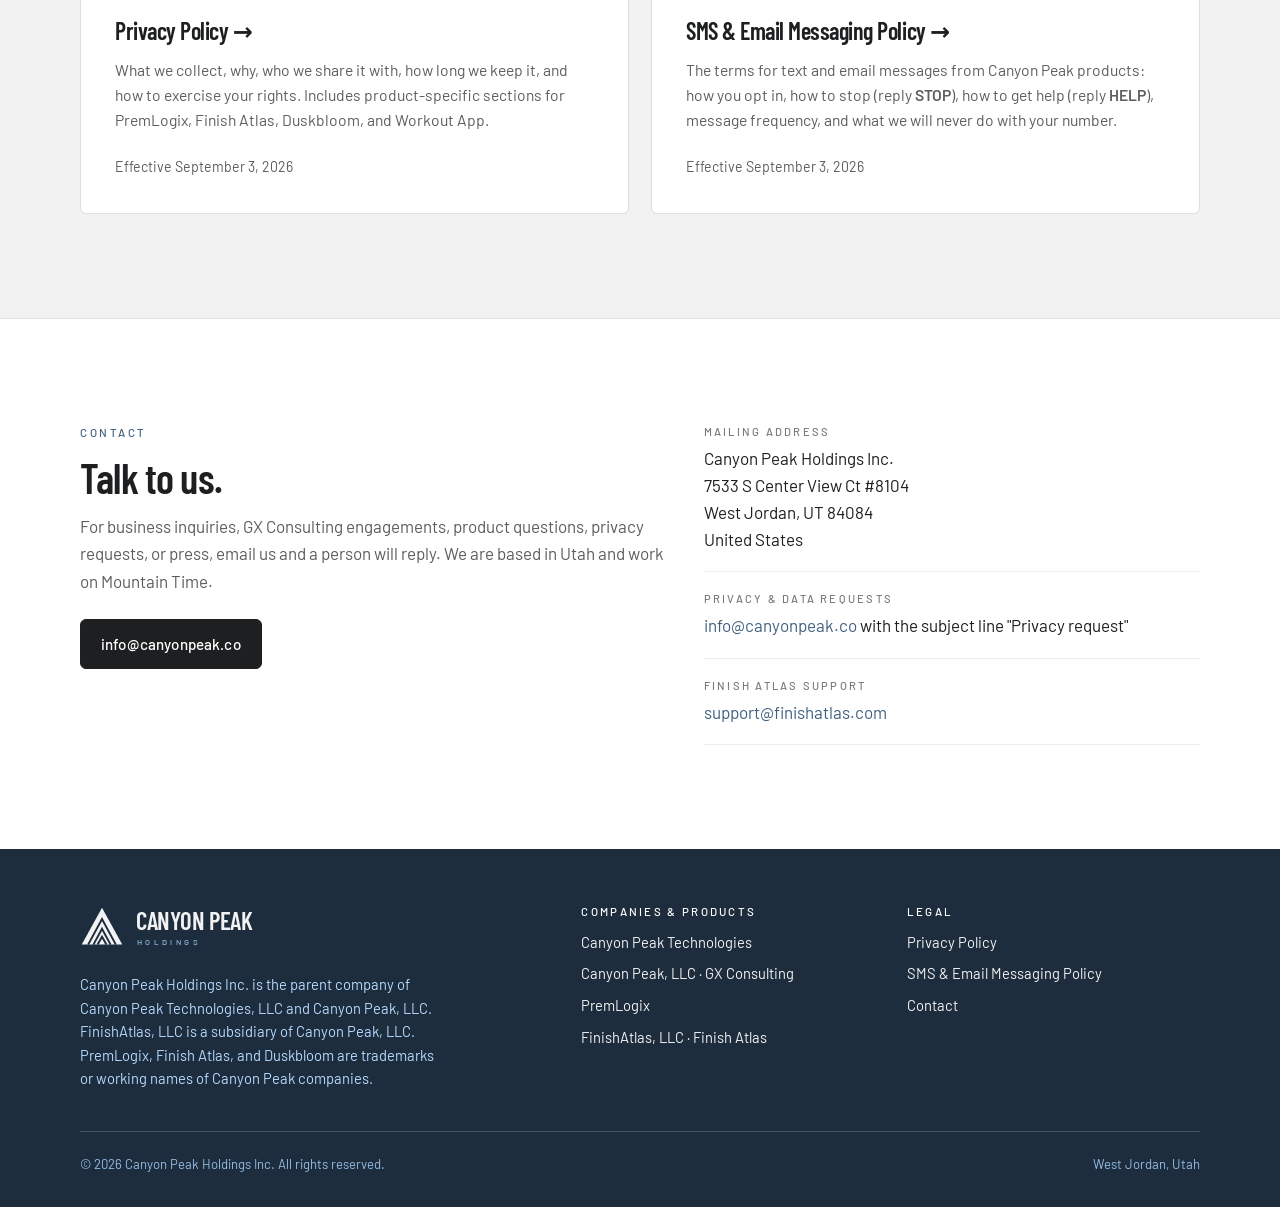
==== commit 3396d236: "Name FinishAtlas, LLC as Finish Atlas operator (subsidiary of Canyon Peak, LLC) Co-Authored-By: Clau" ====
--- a/index.html
+++ b/index.html
@@ -38,7 +38,8 @@
     },
     "subOrganization": [
       { "@type": "Organization", "name": "Canyon Peak Technologies, LLC" },
-      { "@type": "Organization", "name": "Canyon Peak, LLC" }
+      { "@type": "Organization", "name": "Canyon Peak, LLC",
+        "subOrganization": [ { "@type": "Organization", "name": "FinishAtlas, LLC", "url": "https://finishatlas.com" } ] }
     ]
   }
   </script>
@@ -195,7 +196,8 @@
                   Our services and operating arm. Through <strong>GX Consulting</strong> it
                   delivers practical IT solutions: infrastructure planning, security guidance,
                   and governance, risk, and compliance (GRC) support for growing organizations.
-                  It also operates the Finish Atlas storefront.
+                  It also owns <strong>FinishAtlas, LLC</strong>, which operates the Finish
+                  Atlas route-art storefront.
                 </p>
               </div>
               <div class="card-foot">
@@ -258,7 +260,8 @@
               <p>
                 Turn a race, ride, or hike into a made-to-order framed print or poster.
                 Upload a GPX file and the artwork is drawn entirely in your browser; your
-                route never leaves your device. Operated by Canyon Peak, LLC.
+                route never leaves your device. Operated by FinishAtlas, LLC, a Canyon Peak,
+                LLC company.
               </p>
             </div>
             <div class="card-foot">
@@ -399,8 +402,9 @@
           </a>
           <p style="margin-top:18px">
             Canyon Peak Holdings Inc. is the parent company of Canyon Peak Technologies, LLC
-            and Canyon Peak, LLC. PremLogix, Finish Atlas, and Duskbloom are trademarks or
-            working names of Canyon Peak companies.
+            and Canyon Peak, LLC. FinishAtlas, LLC is a subsidiary of Canyon Peak, LLC.
+            PremLogix, Finish Atlas, and Duskbloom are trademarks or working names of Canyon
+            Peak companies.
           </p>
         </div>
         <div>
@@ -409,7 +413,7 @@
             <li><a href="#companies">Canyon Peak Technologies</a></li>
             <li><a href="#companies">Canyon Peak, LLC · GX Consulting</a></li>
             <li><a href="#products">PremLogix</a></li>
-            <li><a href="https://finishatlas.com" rel="noopener">Finish Atlas</a></li>
+            <li><a href="https://finishatlas.com" rel="noopener">FinishAtlas, LLC · Finish Atlas</a></li>
           </ul>
         </div>
         <div>
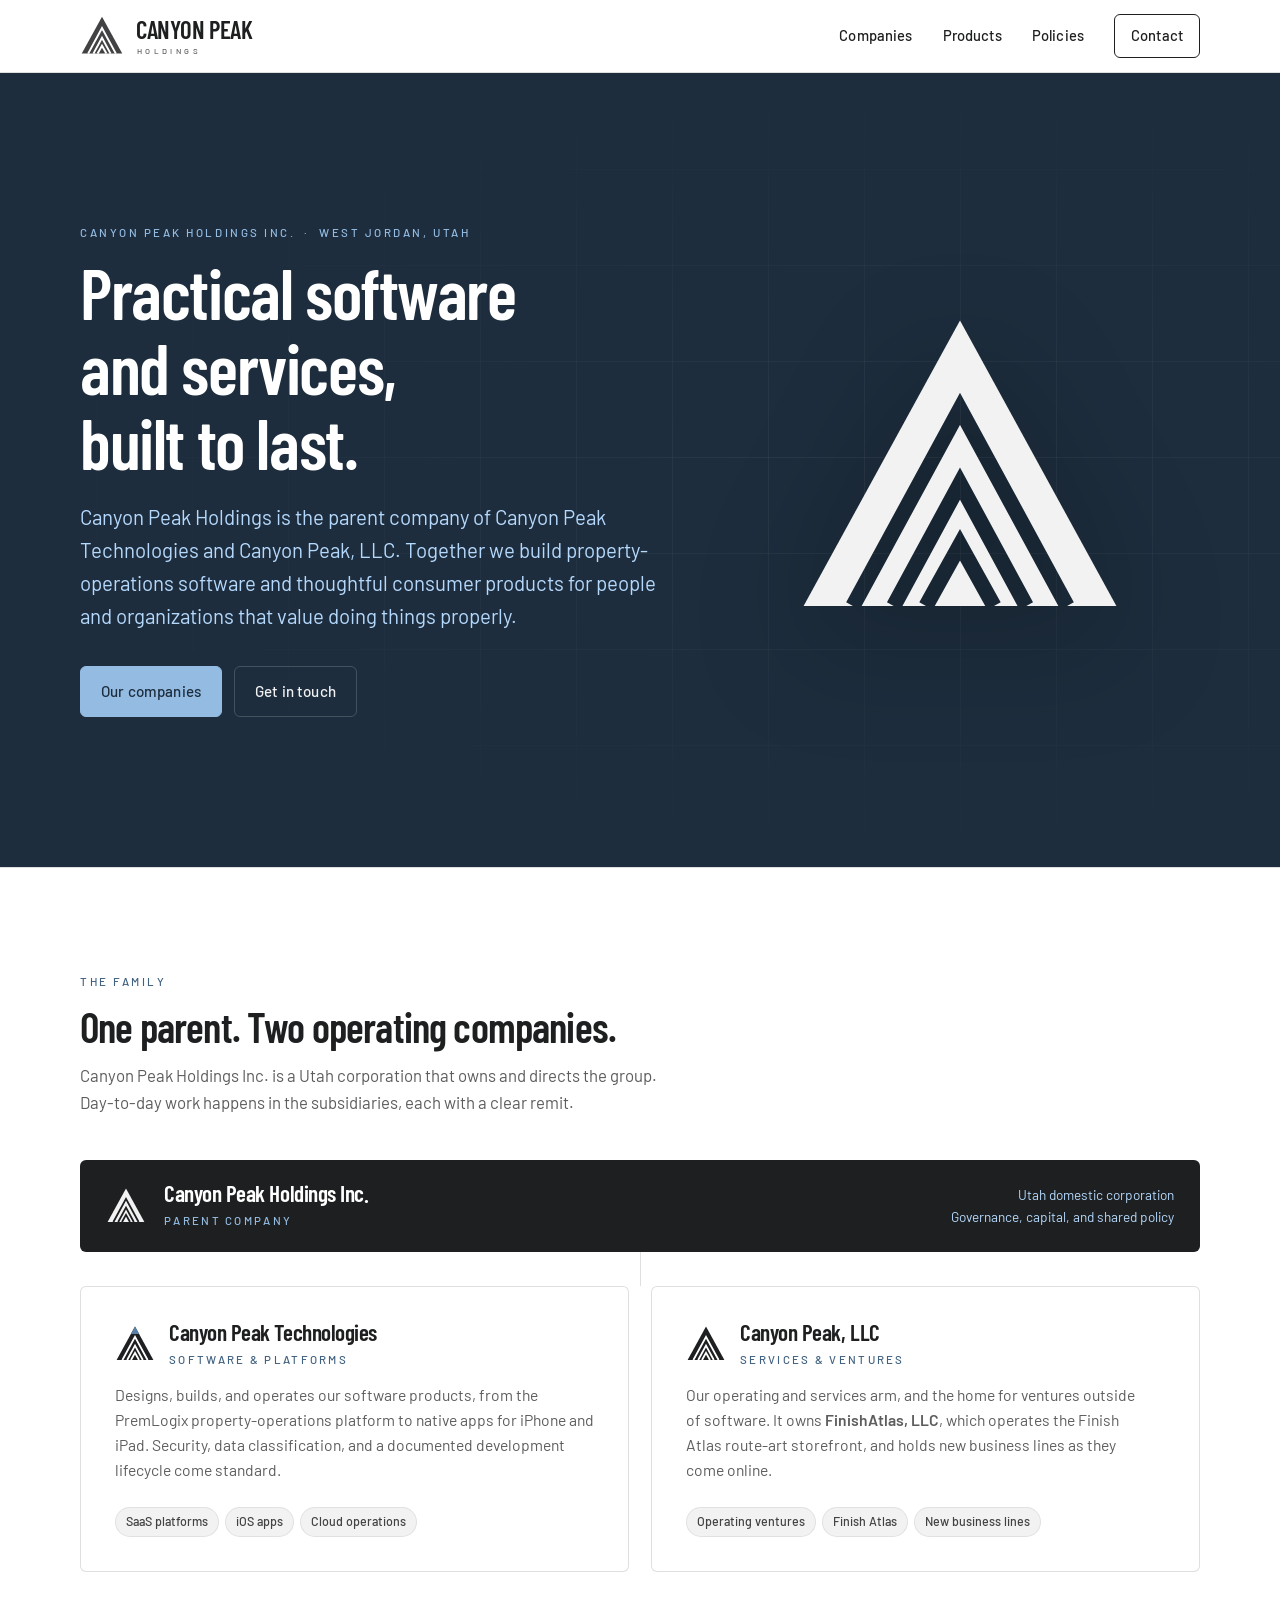
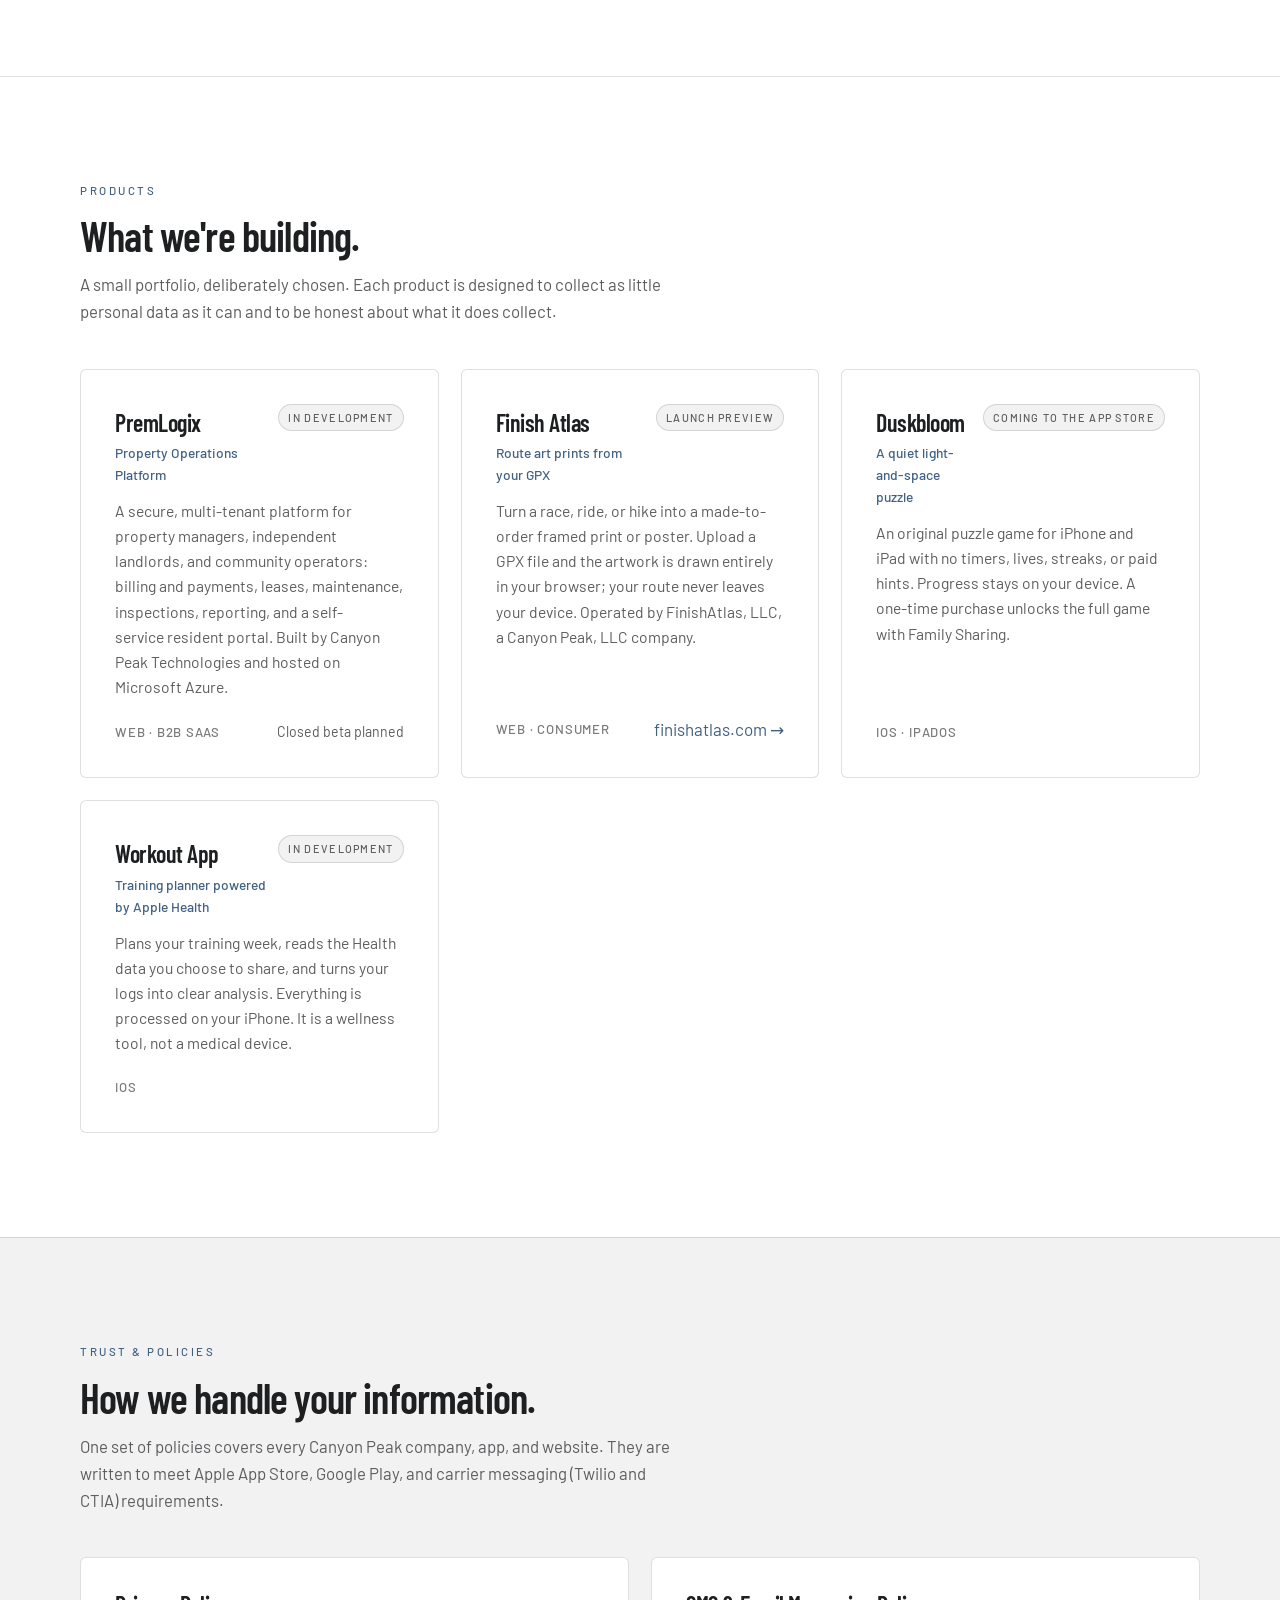
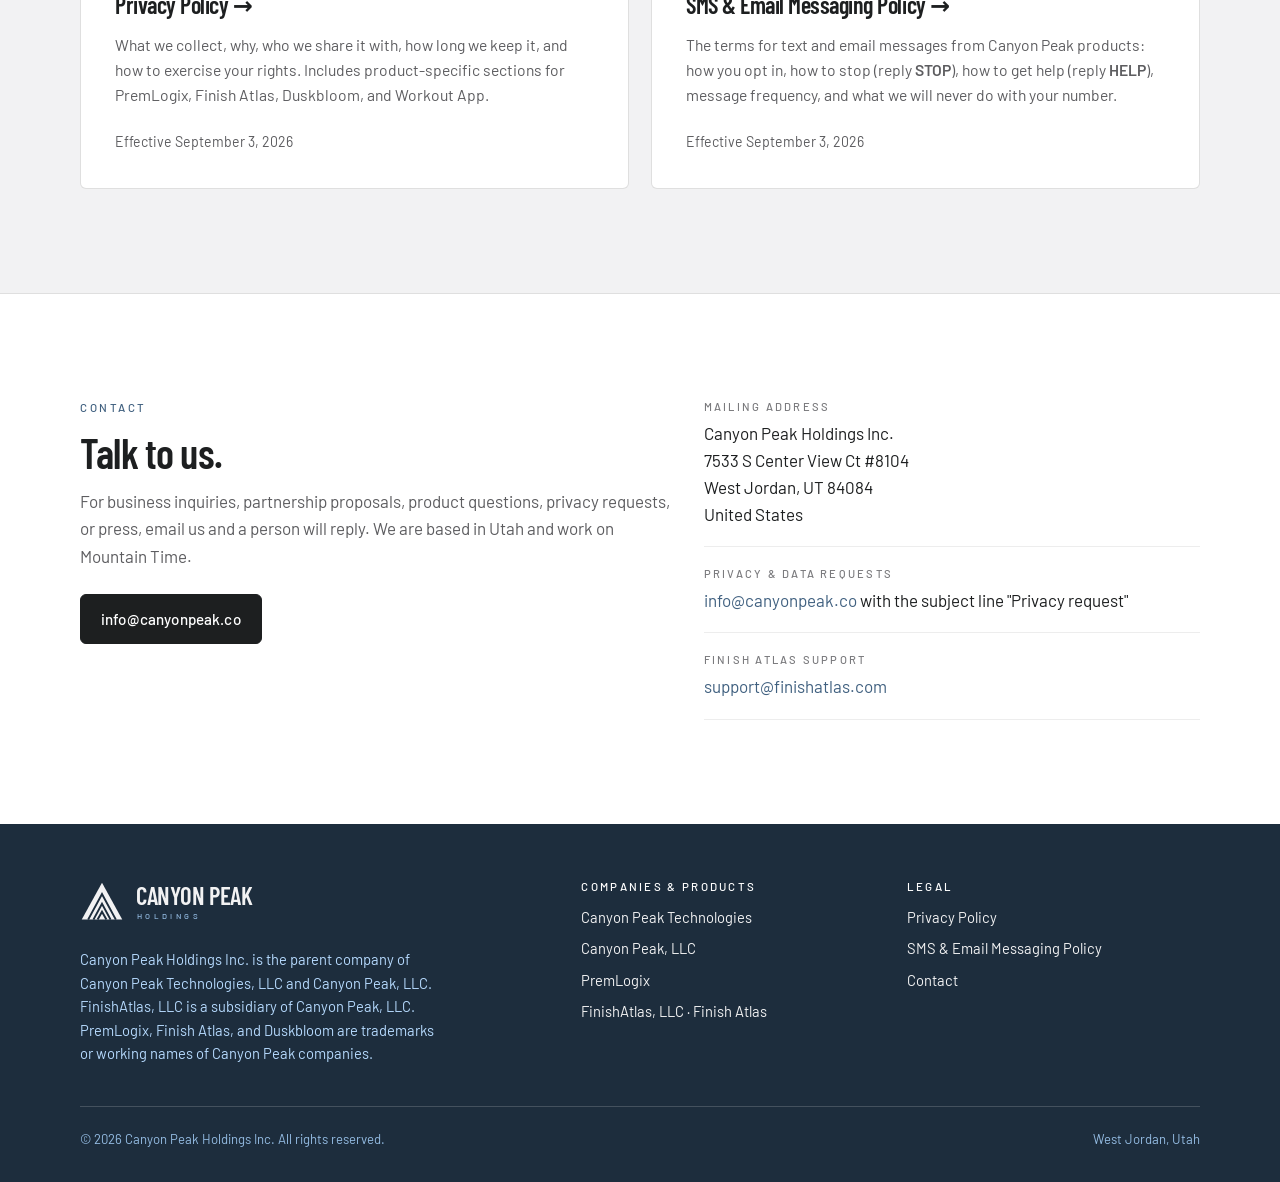
==== commit ede90e0c: "Remove GX Consulting; describe Canyon Peak, LLC as operating and services arm Co-Authored-By: Claude" ====
--- a/index.html
+++ b/index.html
@@ -4,11 +4,11 @@
   <meta charset="UTF-8" />
   <meta name="viewport" content="width=device-width, initial-scale=1" />
   <title>Canyon Peak Holdings</title>
-  <meta name="description" content="Canyon Peak Holdings Inc. is the Utah parent company of Canyon Peak Technologies and Canyon Peak, LLC — building property-operations software, consumer apps, and practical IT advisory." />
+  <meta name="description" content="Canyon Peak Holdings Inc. is the Utah parent company of Canyon Peak Technologies and Canyon Peak, LLC — building property-operations software and consumer products." />
   <link rel="canonical" href="https://www.canyonpeak.co/" />
   <meta property="og:type" content="website" />
   <meta property="og:title" content="Canyon Peak Holdings" />
-  <meta property="og:description" content="Parent company of Canyon Peak Technologies and Canyon Peak, LLC. Property-operations software, consumer apps, and IT advisory from Utah." />
+  <meta property="og:description" content="Parent company of Canyon Peak Technologies and Canyon Peak, LLC. Property-operations software and consumer products from Utah." />
   <meta property="og:url" content="https://www.canyonpeak.co/" />
   <meta property="og:image" content="https://www.canyonpeak.co/assets/brand/mark-holdings-512.png" />
   <meta name="theme-color" content="#1d2d3d" />
@@ -83,9 +83,8 @@
           <h1>Practical software and services, built to last.</h1>
           <p class="lede">
             Canyon Peak Holdings is the parent company of Canyon Peak Technologies and
-            Canyon Peak, LLC. Together we build property-operations software, thoughtful
-            consumer apps, and hands-on IT advisory for organizations that value doing
-            things properly.
+            Canyon Peak, LLC. Together we build property-operations software and thoughtful
+            consumer products for people and organizations that value doing things properly.
           </p>
           <div class="actions">
             <a class="btn btn-primary" href="#companies">Our companies</a>
@@ -193,18 +192,16 @@
               </div>
               <div class="card-body">
                 <p>
-                  Our services and operating arm. Through <strong>GX Consulting</strong> it
-                  delivers practical IT solutions: infrastructure planning, security guidance,
-                  and governance, risk, and compliance (GRC) support for growing organizations.
-                  It also owns <strong>FinishAtlas, LLC</strong>, which operates the Finish
-                  Atlas route-art storefront.
+                  Our operating and services arm, and the home for ventures outside of
+                  software. It owns <strong>FinishAtlas, LLC</strong>, which operates the Finish
+                  Atlas route-art storefront, and holds new business lines as they come online.
                 </p>
               </div>
               <div class="card-foot">
                 <div class="chips">
-                  <span class="chip">IT strategy</span>
-                  <span class="chip">Security &amp; GRC</span>
-                  <span class="chip">Infrastructure</span>
+                  <span class="chip">Operating ventures</span>
+                  <span class="chip">Finish Atlas</span>
+                  <span class="chip">New business lines</span>
                 </div>
               </div>
             </article>
@@ -360,7 +357,7 @@
           <span class="kicker">Contact</span>
           <h2>Talk to us.</h2>
           <p class="muted" style="margin-top:14px">
-            For business inquiries, GX Consulting engagements, product questions, privacy
+            For business inquiries, partnership proposals, product questions, privacy
             requests, or press, email us and a person will reply. We are based in Utah and
             work on Mountain Time.
           </p>
@@ -411,7 +408,7 @@
           <h4>Companies &amp; products</h4>
           <ul>
             <li><a href="#companies">Canyon Peak Technologies</a></li>
-            <li><a href="#companies">Canyon Peak, LLC · GX Consulting</a></li>
+            <li><a href="#companies">Canyon Peak, LLC</a></li>
             <li><a href="#products">PremLogix</a></li>
             <li><a href="https://finishatlas.com" rel="noopener">FinishAtlas, LLC · Finish Atlas</a></li>
           </ul>
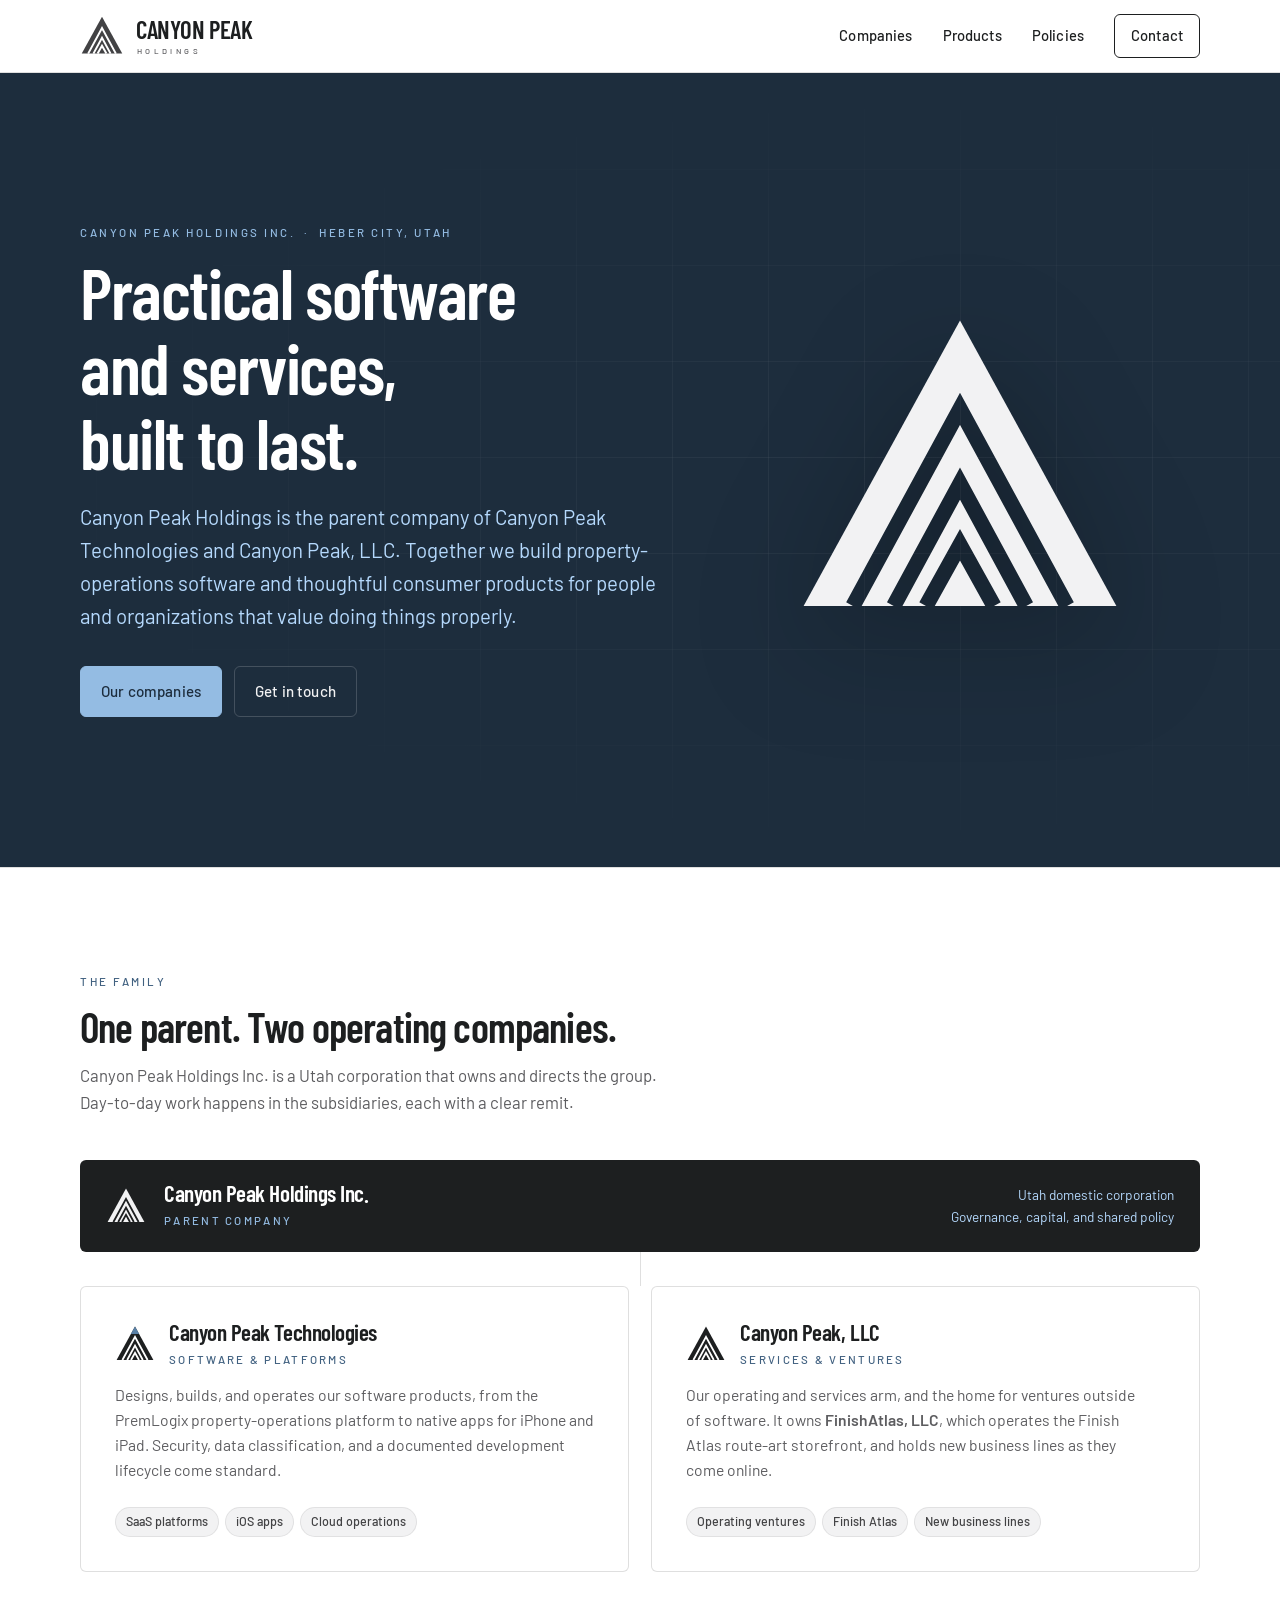
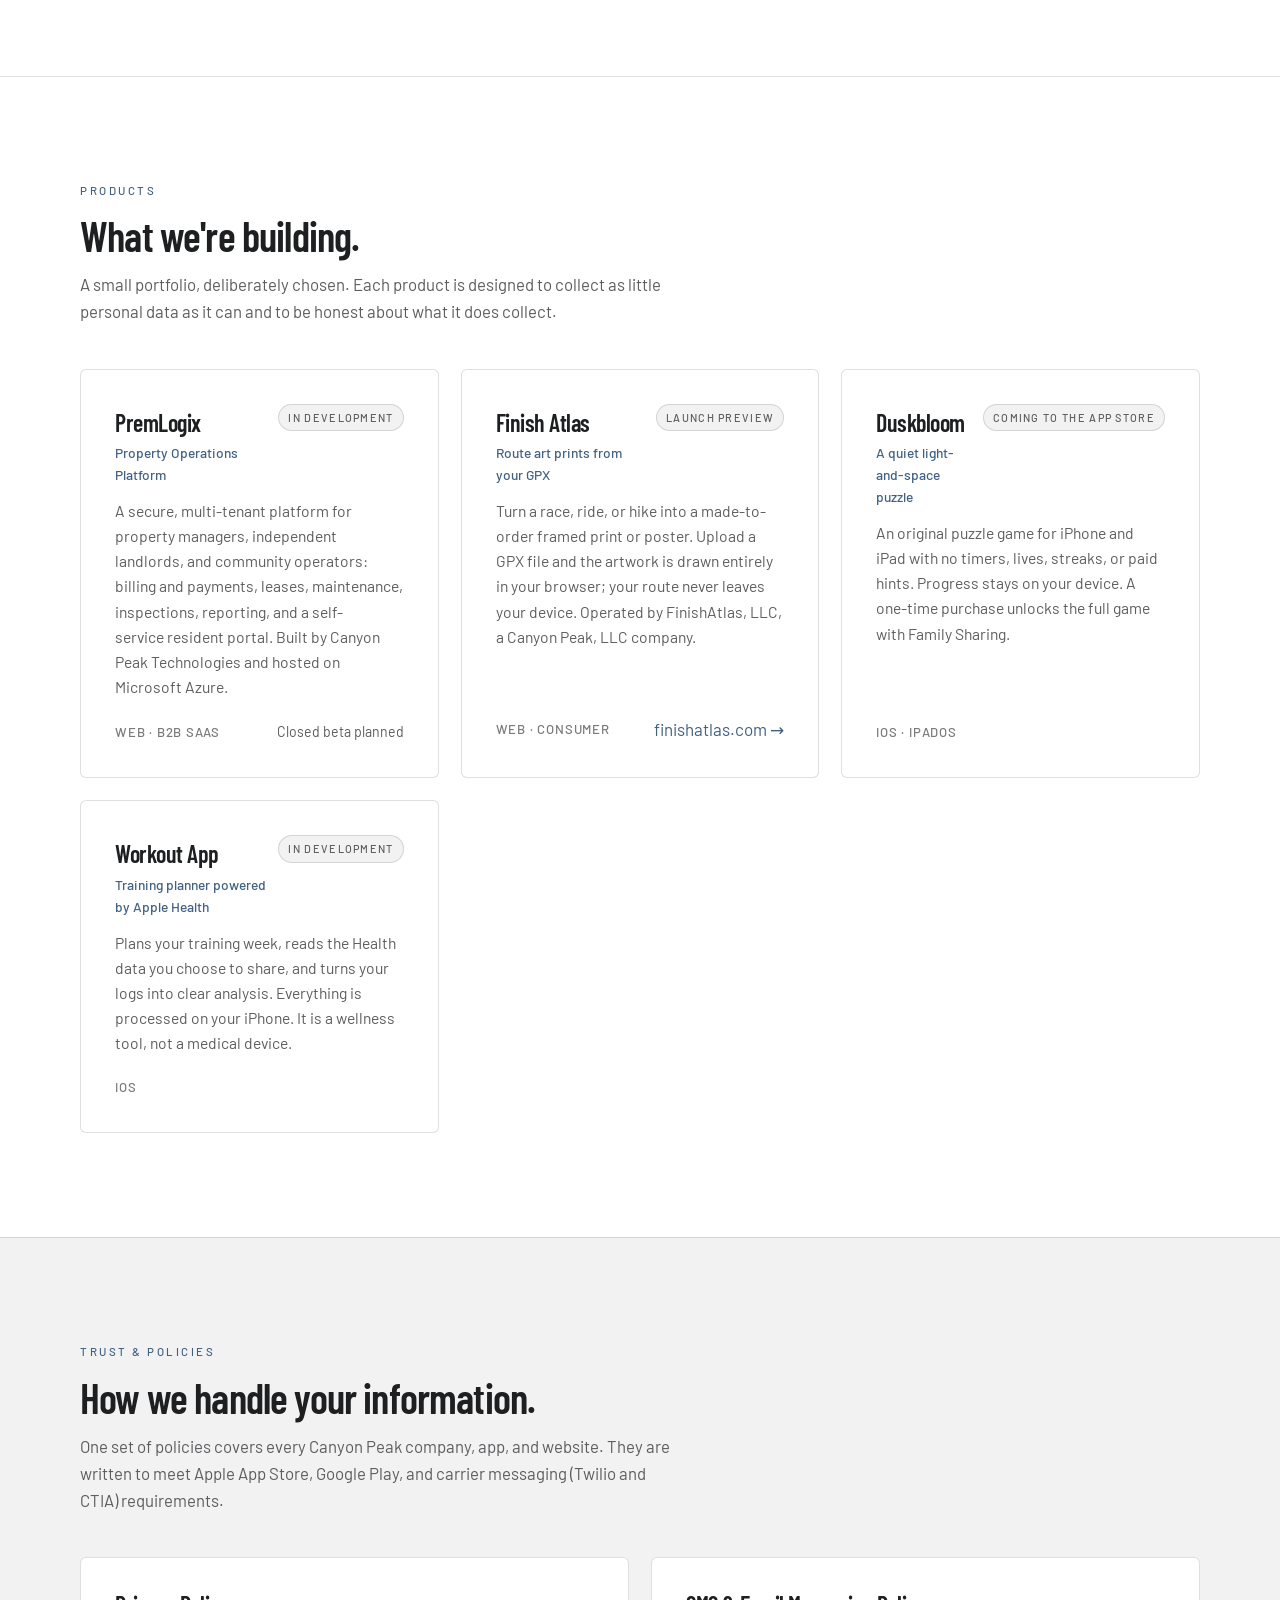
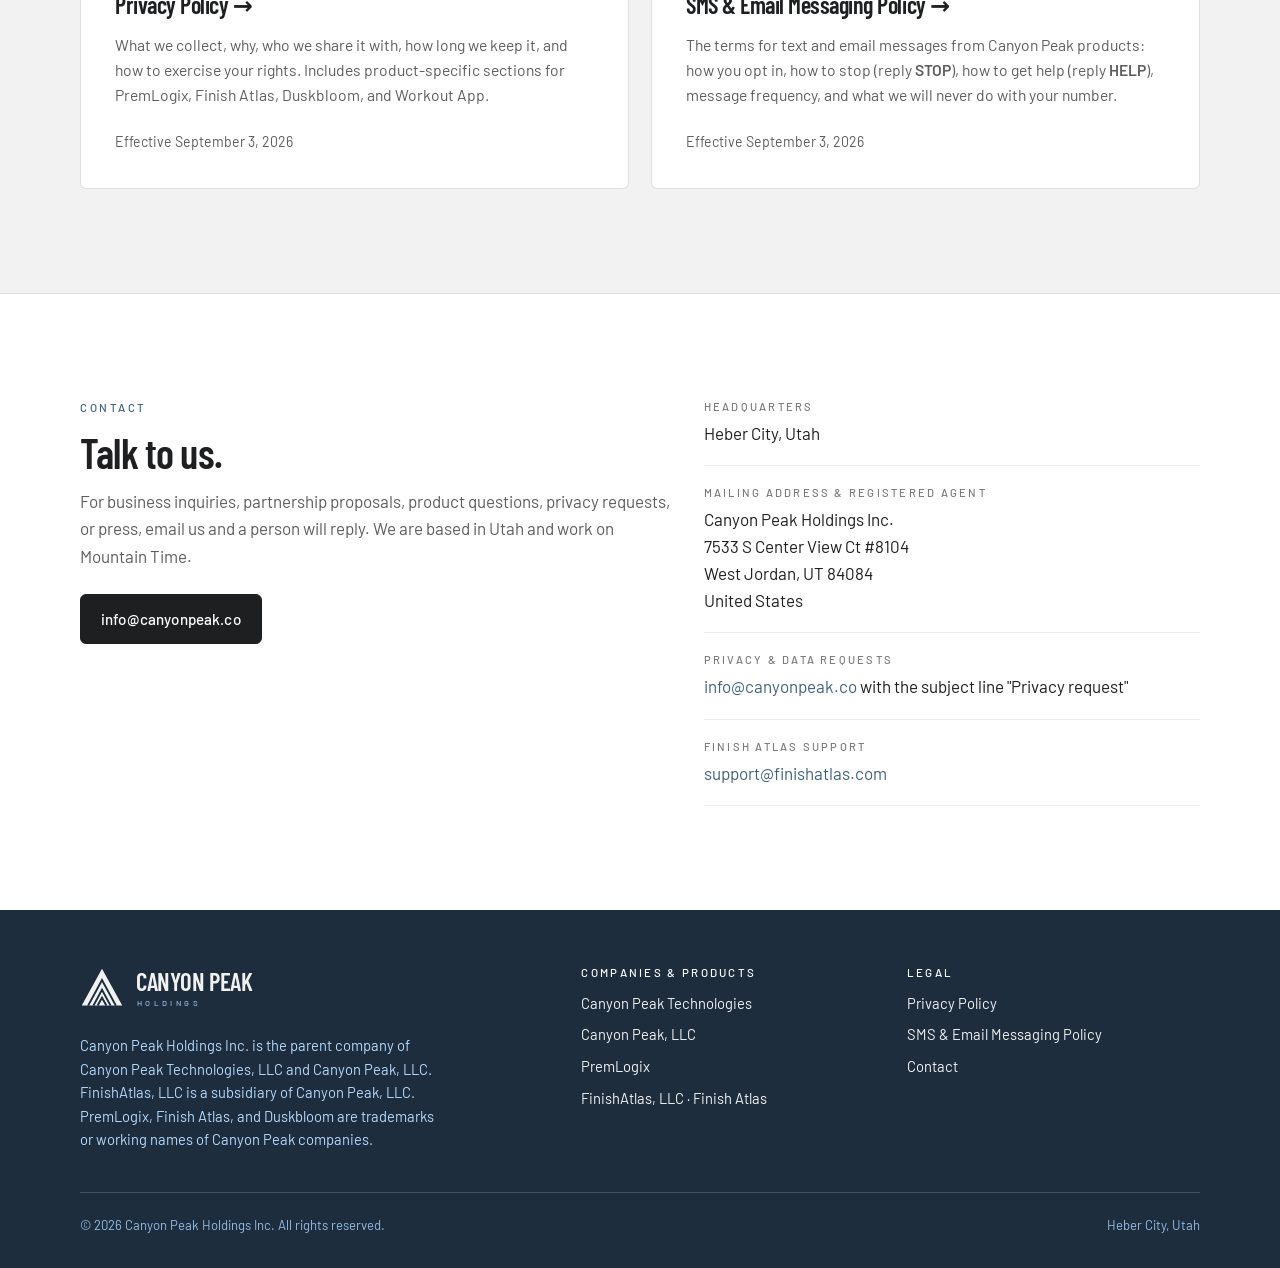
==== commit f2827053: "State Heber City, Utah as headquarters; label West Jordan as mailing address Co-Authored-By: Claude " ====
--- a/index.html
+++ b/index.html
@@ -28,8 +28,14 @@
     "url": "https://www.canyonpeak.co/",
     "logo": "https://www.canyonpeak.co/assets/brand/mark-holdings-512.png",
     "email": "info@canyonpeak.co",
+    "location": {
+      "@type": "Place",
+      "name": "Canyon Peak Holdings headquarters",
+      "address": { "@type": "PostalAddress", "addressLocality": "Heber City", "addressRegion": "UT", "addressCountry": "US" }
+    },
     "address": {
       "@type": "PostalAddress",
+      "name": "Mailing address",
       "streetAddress": "7533 S Center View Ct #8104",
       "addressLocality": "West Jordan",
       "addressRegion": "UT",
@@ -79,7 +85,7 @@
     <section class="hero reversed">
       <div class="wrap">
         <div>
-          <span class="kicker">Canyon Peak Holdings Inc. &nbsp;·&nbsp; West Jordan, Utah</span>
+          <span class="kicker">Canyon Peak Holdings Inc. &nbsp;·&nbsp; Heber City, Utah</span>
           <h1>Practical software and services, built to last.</h1>
           <p class="lede">
             Canyon Peak Holdings is the parent company of Canyon Peak Technologies and
@@ -365,7 +371,11 @@
         </div>
         <ul class="contact-list">
           <li>
-            <span class="label">Mailing address</span>
+            <span class="label">Headquarters</span>
+            Heber City, Utah
+          </li>
+          <li>
+            <span class="label">Mailing address &amp; registered agent</span>
             <address>Canyon Peak Holdings Inc.<br />7533 S Center View Ct #8104<br />West Jordan, UT 84084<br />United States</address>
           </li>
           <li>
@@ -424,7 +434,7 @@
       </div>
       <div class="footer-bottom">
         <span>&copy; <span data-year>2026</span> Canyon Peak Holdings Inc. All rights reserved.</span>
-        <span>West Jordan, Utah</span>
+        <span>Heber City, Utah</span>
       </div>
     </div>
   </footer>
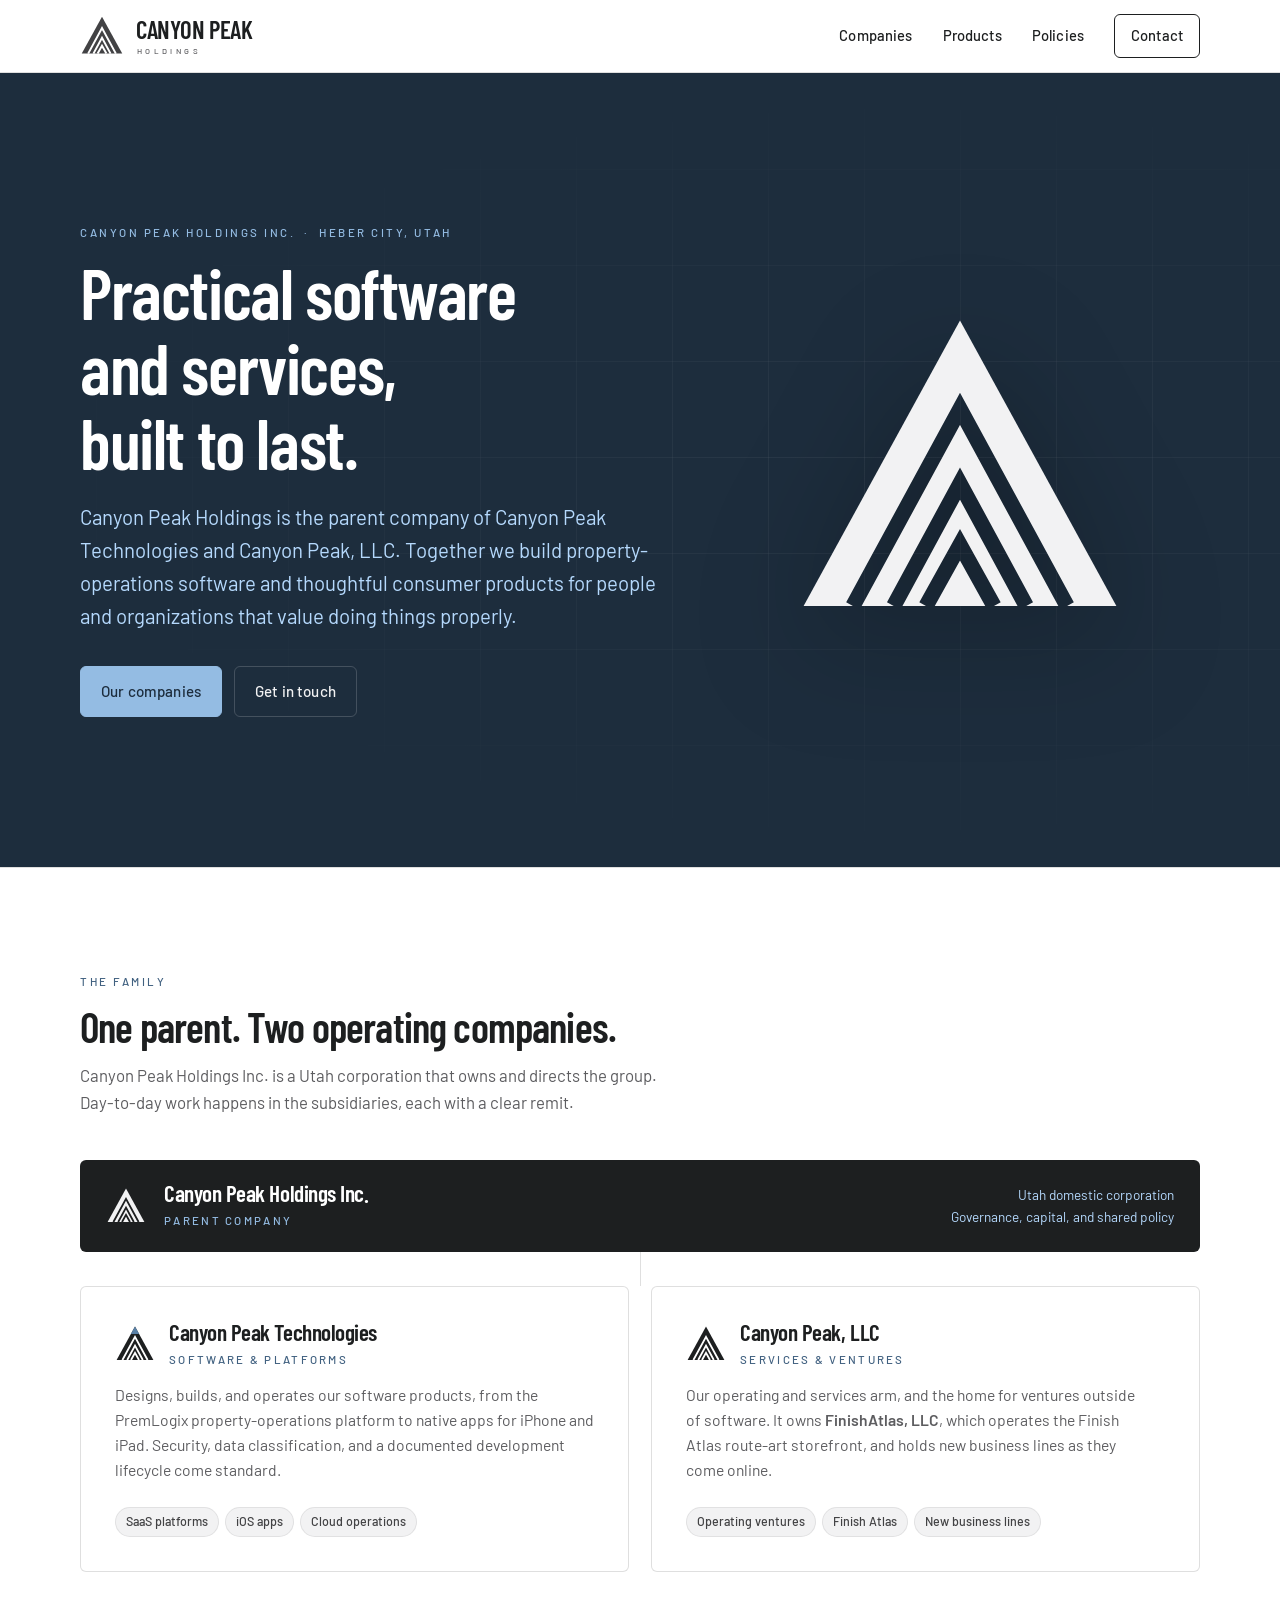
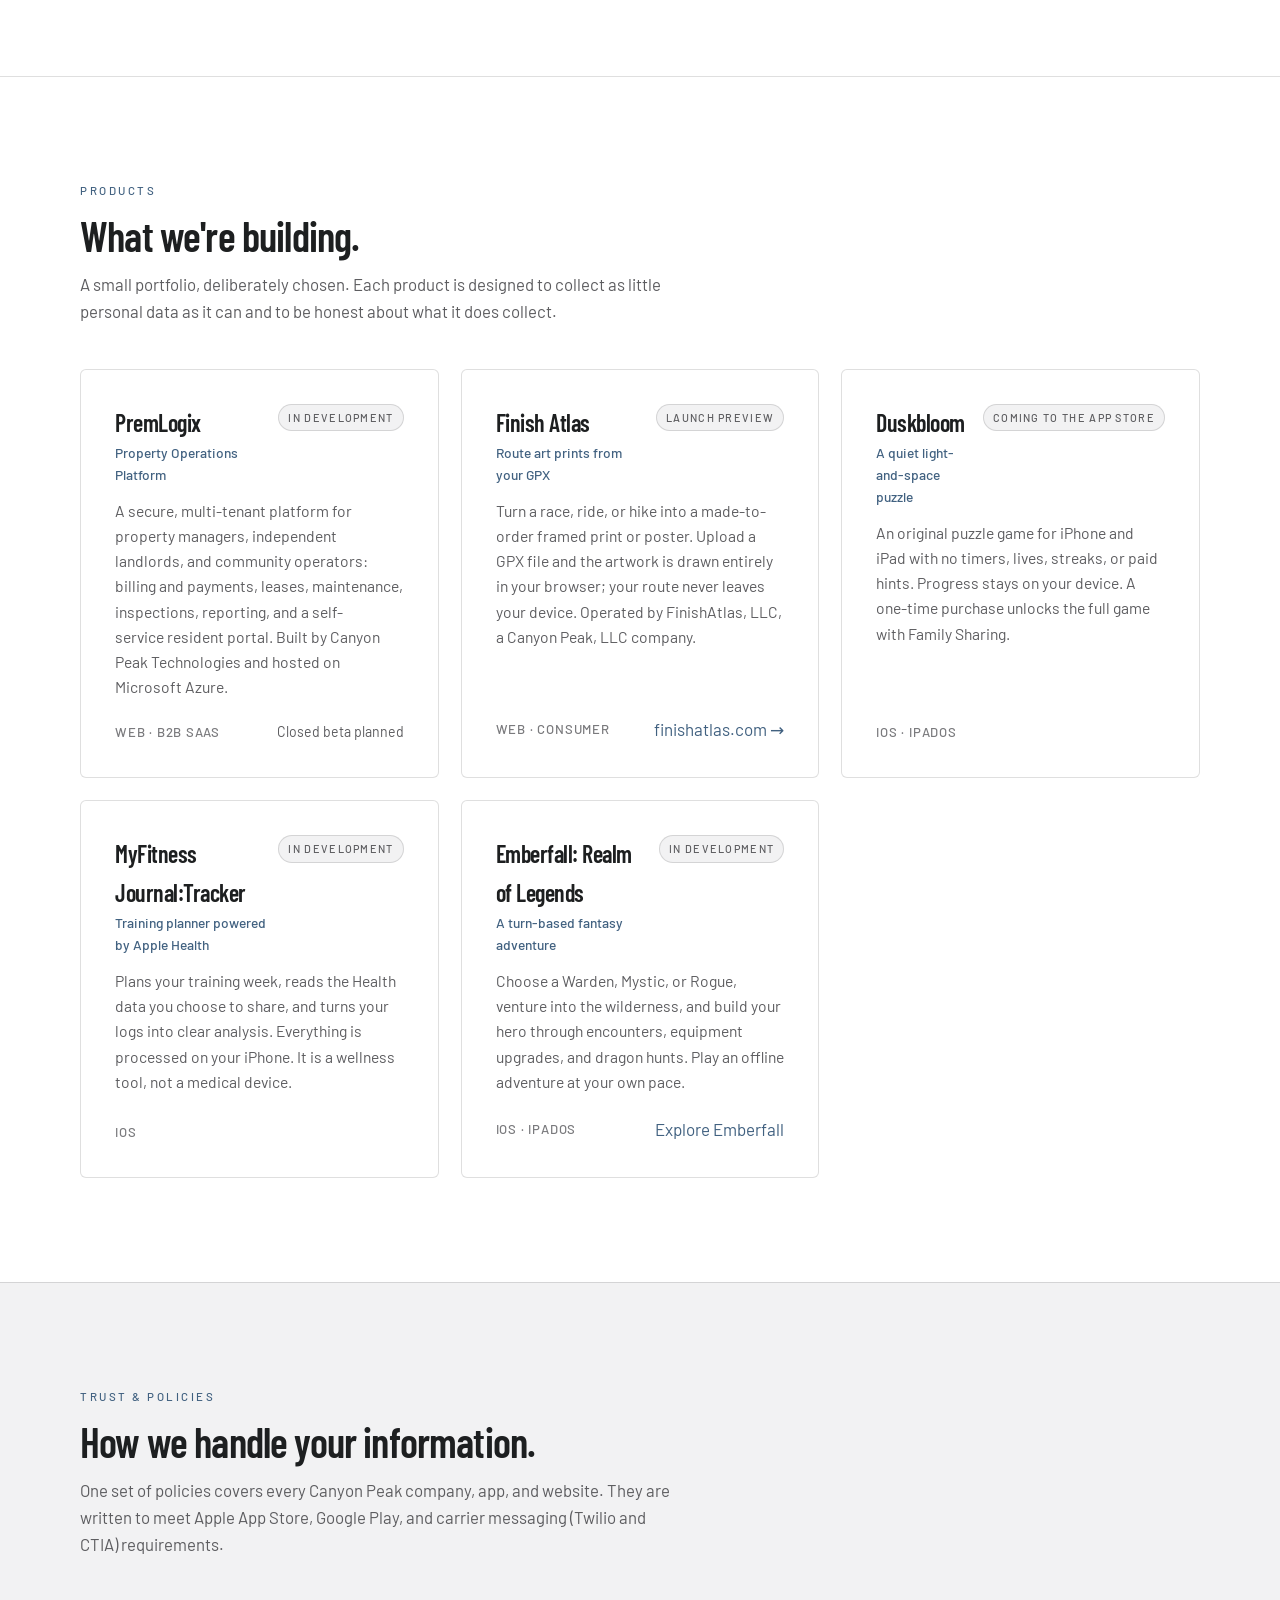
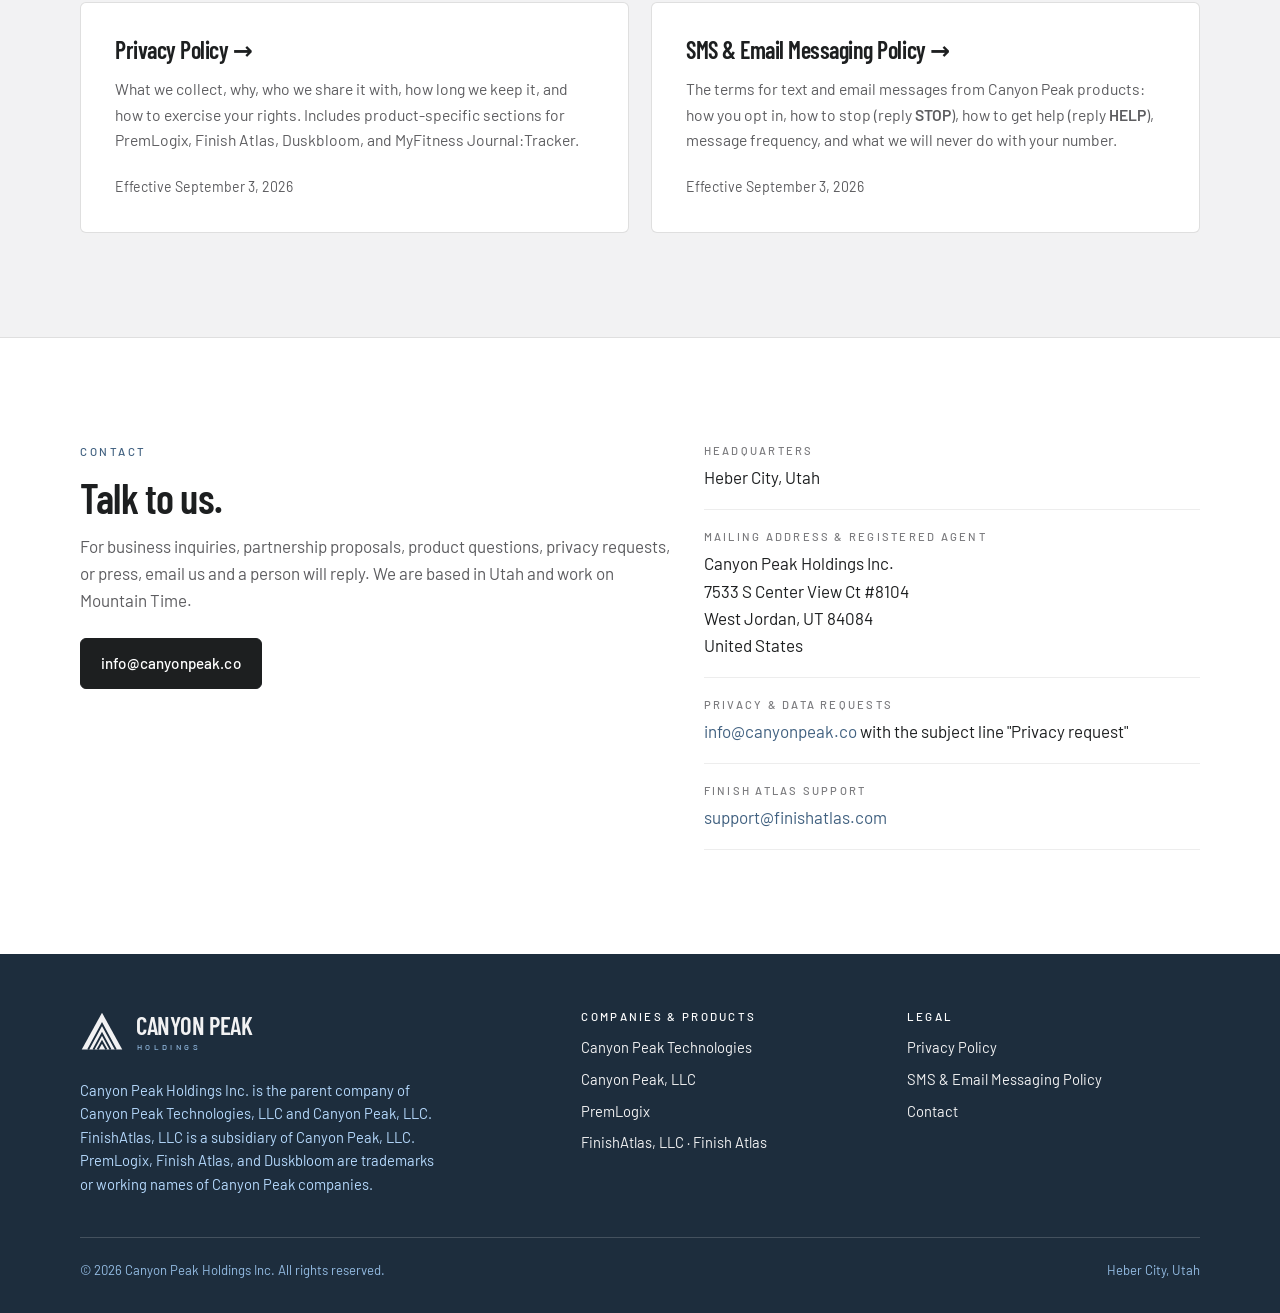
==== commit eb37593a: "Add Emberfall product page and privacy disclosures" ====
--- a/index.html
+++ b/index.html
@@ -296,7 +296,7 @@
           <article class="card product">
             <div class="card-top">
               <div>
-                <div class="product-name">Workout App</div>
+                <div class="product-name">MyFitness Journal:Tracker</div>
                 <div class="product-tag">Training planner powered by Apple Health</div>
               </div>
               <span class="badge dev">In development</span>
@@ -312,6 +312,12 @@
               <span class="platforms">iOS</span>
             </div>
           </article>
+          <article class="card product">
+            <div class="card-top"><div><div class="product-name">Emberfall: Realm of Legends</div><div class="product-tag">A turn-based fantasy adventure</div></div><span class="badge dev">In development</span></div>
+            <div class="card-body"><p>Choose a Warden, Mystic, or Rogue, venture into the wilderness, and build your hero through encounters, equipment upgrades, and dragon hunts. Play an offline adventure at your own pace.</p></div>
+            <div class="card-foot"><span class="platforms">iOS · iPadOS</span><a href="/emberfall">Explore Emberfall</a></div>
+          </article>
+
         </div>
       </div>
     </section>
@@ -335,7 +341,7 @@
               <p>
                 What we collect, why, who we share it with, how long we keep it, and how to
                 exercise your rights. Includes product-specific sections for PremLogix,
-                Finish Atlas, Duskbloom, and Workout App.
+                Finish Atlas, Duskbloom, and MyFitness Journal:Tracker.
               </p>
             </div>
             <div class="card-foot"><span class="small muted">Effective September 3, 2026</span></div>
--- a/assets/css/site.css
+++ b/assets/css/site.css
@@ -384,3 +384,12 @@
   .doc-layout { display: block; }
   a { color: inherit; }
 }
+
+/* Emberfall product page */
+.emberfall-hero h1 { max-width: 18ch; }
+.emberfall-hero .release-note { margin-top: 22px; color: var(--steel-300); }
+.emberfall-shot { margin: 0; text-align: center; }
+.emberfall-shot img { display: block; width: min(100%, 290px); height: auto; margin: auto; border-radius: 20px; }
+.emberfall-shot figcaption { margin-top: 12px; color: var(--steel-300); font-size: 0.9rem; }
+.emberfall-note { margin-top: 24px; }
+#support { scroll-margin-top: 72px; }
